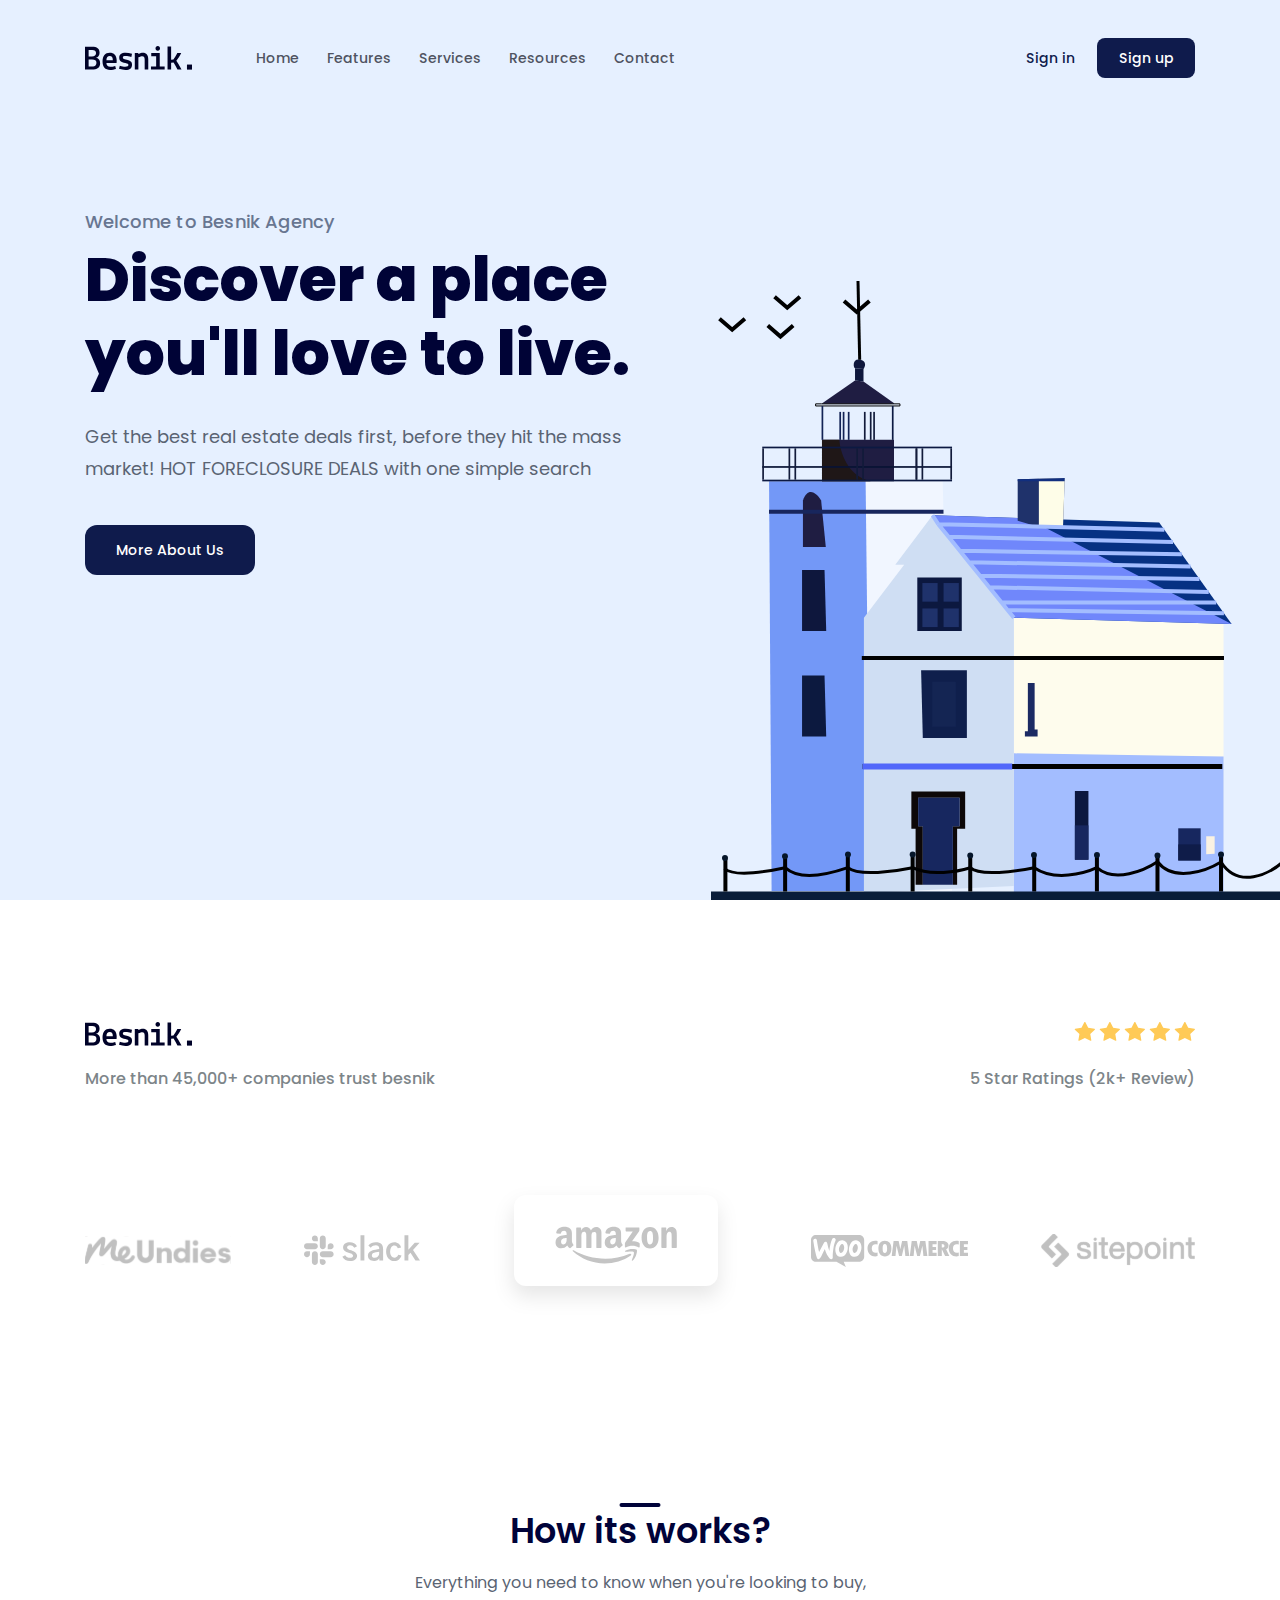
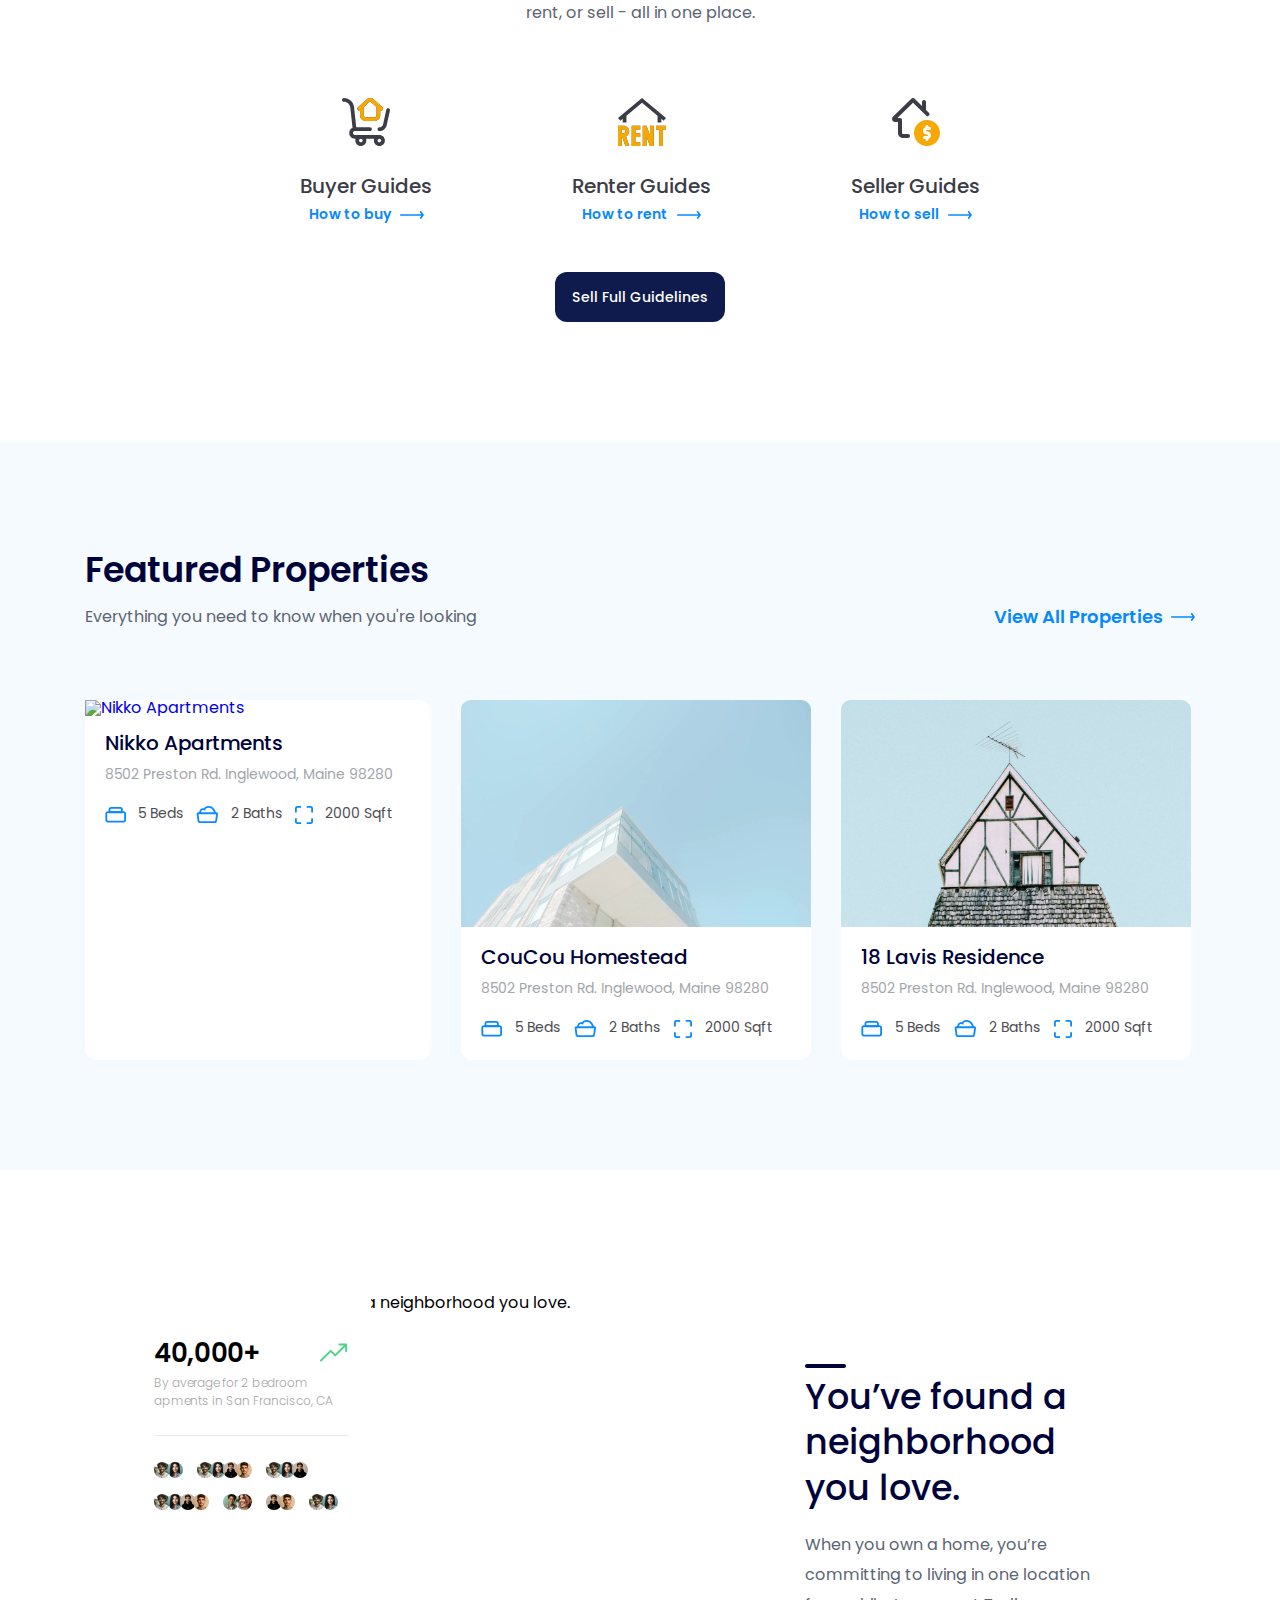
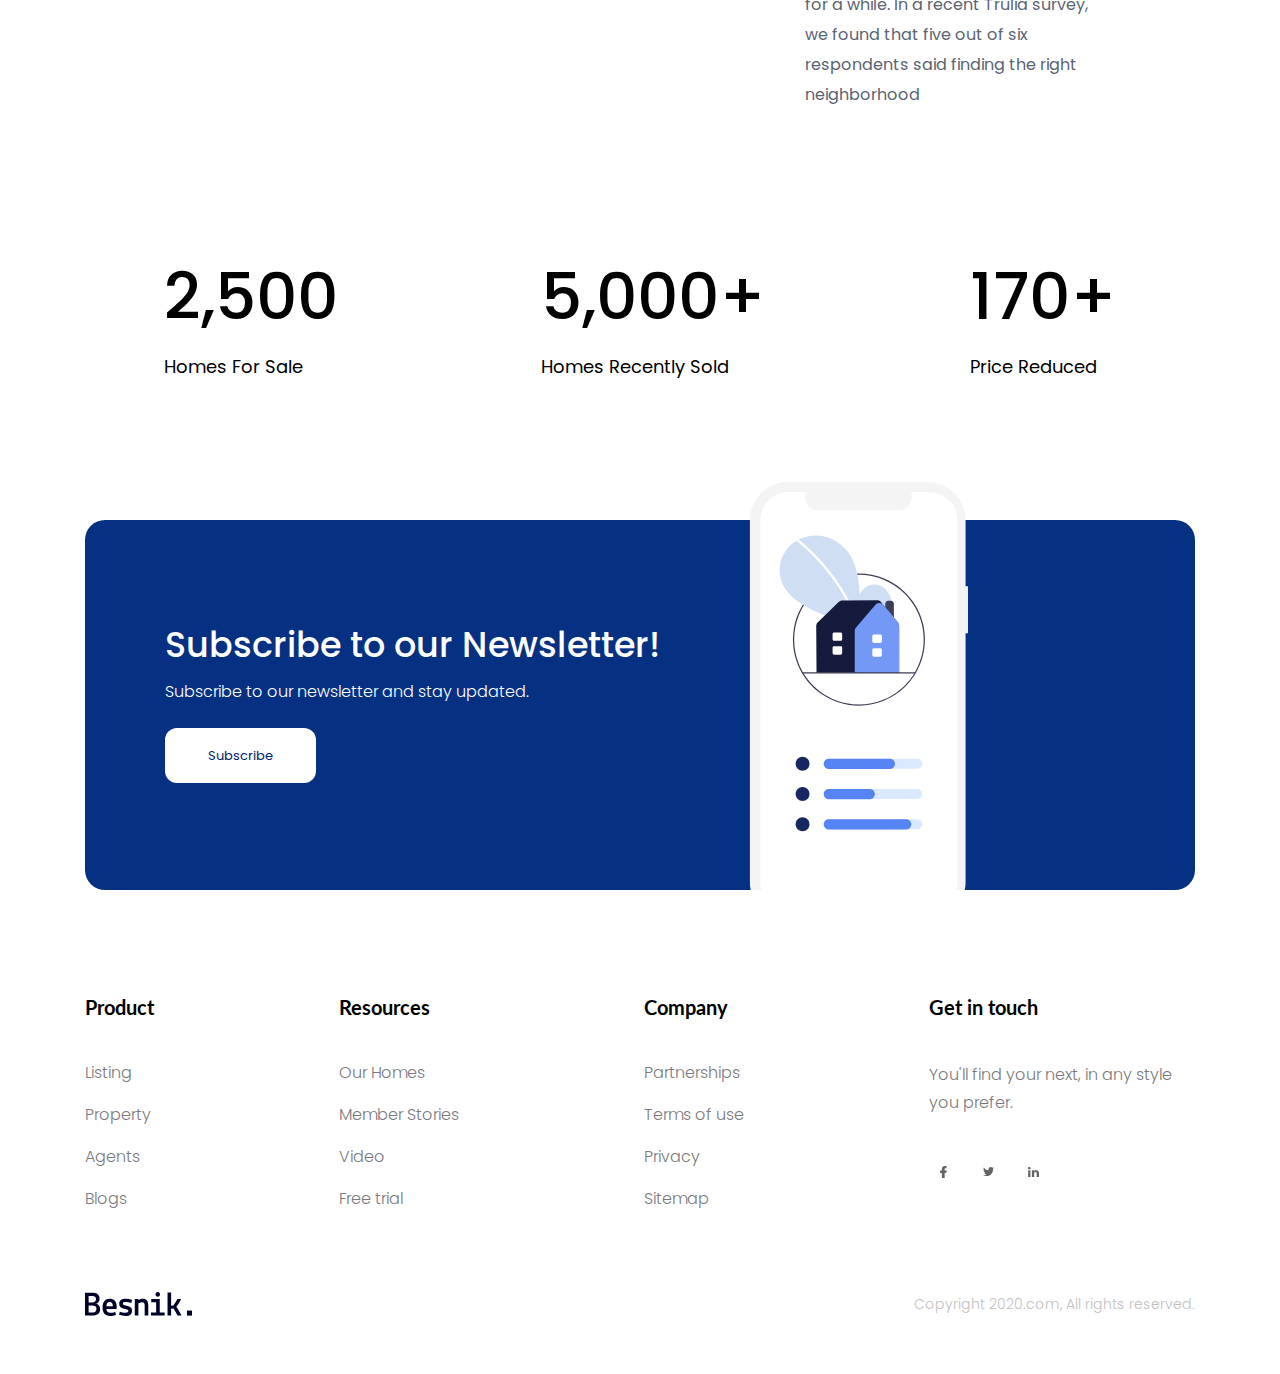
==== index.html @ fd5fb8c2 "first commit" ====
<!DOCTYPE html>
<html lang="en">
    <head>
        <meta charset="UTF-8" />
        <meta http-equiv="X-UA-Compatible" content="IE=edge" />
        <meta name="viewport" content="width=device-width, initial-scale=1.0" />
        <title>F8 Project 01</title>
        <link rel="preconnect" href="https://fonts.googleapis.com" />
        <link rel="preconnect" href="https://fonts.gstatic.com" crossorigin />
        <link
            href="https://fonts.googleapis.com/css2?family=Lato:ital,wght@0,100;0,300;0,400;0,700;0,900;1,100;1,300;1,400;1,700;1,900&display=swap"
            rel="stylesheet"
        />
        <link rel="stylesheet" href="./assets/css/reset.css" />
        <link rel="stylesheet" href="./assets/fonts/stylesheet.css" />
        <link rel="stylesheet" href="./assets/css/styles.css" />
    </head>
    <body>
        <main>
            <!-- Header -->
            <header class="header">
                <div class="content">
                    <!-- Navbar -->
                    <nav class="navbar">
                        <!-- Logo -->
                        <img src="./assets/img/logo.svg" alt="Besnik." />
                        <!-- Navigation -->
                        <ul>
                            <li><a href="#!">Home</a></li>
                            <li><a href="#!">Features</a></li>
                            <li><a href="#!">Services</a></li>
                            <li><a href="#!">Resources</a></li>
                            <li><a href="#!">Contact</a></li>
                        </ul>
                        <!-- Action -->
                        <div class="actions">
                            <a href="#!" class="action-link">Sign in</a>
                            <a href="#!" class="btn action-btn">Sign up</a>
                        </div>
                    </nav>
                    <!-- Hero -->
                    <div class="hero">
                        <div class="info">
                            <p class="sub-title">Welcome to Besnik Agency</p>
                            <h1 class="title">
                                Discover a place you'll love to live.
                            </h1>
                            <p class="desc">
                                Get the best real estate deals first, before
                                they hit the mass market! HOT FORECLOSURE DEALS
                                with one simple search
                            </p>
                            <a href="#!" class="btn hero-cta">More About Us</a>
                        </div>
                        <img
                            src="./assets/img/hero-img.svg"
                            alt="Discover a place you'll love to live."
                            class="hero-img"
                        />
                    </div>
                </div>
            </header>
            <!-- Clients -->
            <div class="clients">
                <div class="content">
                    <div class="row">
                        <!-- Logo -->
                        <img src="./assets/img/logo.svg" alt="Besnik." />
                        <!-- Stars -->
                        <div class="stars">
                            <img
                                src="./assets/img/review-star.svg"
                                alt="Star"
                            />
                            <img
                                src="./assets/img/review-star.svg"
                                alt="Star"
                            />
                            <img
                                src="./assets/img/review-star.svg"
                                alt="Star"
                            />
                            <img
                                src="./assets/img/review-star.svg"
                                alt="Star"
                            />
                            <img
                                src="./assets/img/review-star.svg"
                                alt="Star"
                            />
                        </div>
                    </div>
                    <div class="row row-desc">
                        <p class="desc">
                            More than 45,000+ companies trust besnik
                        </p>
                        <p class="desc">5 Star Ratings (2k+ Review)</p>
                    </div>
                    <div class="images">
                        <img src="./assets/img/me-undies.svg" alt="Client 1" />
                        <img src="./assets/img/slack.svg" alt="Client 2" />
                        <img src="./assets/img/amazon.svg" alt="Client 3" />
                        <img
                            src="./assets/img/woo-commerce.svg"
                            alt="Client 4"
                        />
                        <img src="./assets/img/sitepoint.svg" alt="Client 5" />
                    </div>
                </div>
            </div>
            <!-- Guides -->
            <div class="guides">
                <div class="content">
                    <h2 class="sub-title">How its works?</h2>
                    <p class="desc">
                        Everything you need to know when you're looking to buy,
                        rent, or sell - all in one place.
                    </p>
                    <!-- List guide -->
                    <ul class="list-guide">
                        <li class="guide-item">
                            <img
                                src="./assets/img/buyer-guides.svg"
                                alt="Buyer"
                                class="icon"
                            />
                            <h3 class="title">Buyer Guides</h3>
                            <a href="#!" class="link">
                                <span>How to buy</span>
                                <img
                                    src="./assets/img/guides-arrow.svg"
                                    alt="Arrow right"
                                    class="arrow"
                                />
                            </a>
                        </li>
                        <li class="guide-item">
                            <img
                                src="./assets/img/renter-guides.svg"
                                alt="Renter"
                                class="icon"
                            />
                            <h3 class="title">Renter Guides</h3>
                            <a href="#!" class="link">
                                <span>How to rent</span>
                                <img
                                    src="./assets/img/guides-arrow.svg"
                                    alt="Arrow right"
                                    class="arrow"
                                />
                            </a>
                        </li>
                        <li class="guide-item">
                            <img
                                src="./assets/img/seller-guides.svg"
                                alt="Seller"
                                class="icon"
                            />
                            <h3 class="title">Seller Guides</h3>
                            <a href="#!" class="link">
                                <span>How to sell</span>
                                <img
                                    src="./assets/img/guides-arrow.svg"
                                    alt="Arrow right"
                                    class="arrow"
                                />
                            </a>
                        </li>
                    </ul>
                    <div class="guide-cta">
                        <a href="#!" class="btn">Sell Full Guidelines</a>
                    </div>
                </div>
            </div>

            <!-- Featured -->
            <div class="featured">
                <div class="content">
                    <header>
                        <h2 class="sub-title">Featured Properties</h2>
                        <div class="row">
                            <p class="desc">
                                Everything you need to know when you're looking
                            </p>
                            <a href="#!" class="link">
                                <span>View All Properties</span>
                                <img
                                    src="./assets/img/guides-arrow.svg"
                                    alt="Arrow right"
                                    class="arrow"
                                />
                            </a>
                        </div>
                    </header>

                    <div class="list">
                        <!-- Featured Item 1 -->
                        <div class="item">
                            <a href="#!">
                                <img
                                    src="./assets/img/row-item-1.svg"
                                    alt="Nikko Apartments"
                                    class="thumb"
                                />
                            </a>
                            <div class="body">
                                <h3 class="title">
                                    <a href="#!">Nikko Apartments</a>
                                </h3>
                                <p class="desc">
                                    8502 Preston Rd. Inglewood, Maine 98280
                                </p>
                                <div class="info">
                                    <img
                                        src="./assets/img/sub-item-1.svg"
                                        alt=""
                                        class="icon"
                                    />
                                    <span class="label">5 Beds</span>
                                    <img
                                        src="./assets/img/sub-item-2.svg"
                                        alt=""
                                        class="icon"
                                    />
                                    <span class="label">2 Baths</span>
                                    <img
                                        src="./assets/img/sub-item-3.svg"
                                        alt=""
                                        class="icon"
                                    />
                                    <span class="label">2000 Sqft</span>
                                </div>
                            </div>
                        </div>

                        <!-- Featured Item 2 -->
                        <div class="item">
                            <a href="#!">
                                <img
                                    src="./assets/img/row-item-2.svg"
                                    alt="Nikko Apartments"
                                    class="thumb"
                                />
                            </a>
                            <div class="body">
                                <h3 class="title">
                                    <a href="#!" class="line-clamp"
                                        >CouCou Homestead</a
                                    >
                                </h3>
                                <p class="desc line-clamp">
                                    8502 Preston Rd. Inglewood, Maine 98280
                                </p>
                                <div class="info">
                                    <img
                                        src="./assets/img/sub-item-1.svg"
                                        alt=""
                                        class="icon"
                                    />
                                    <span class="label">5 Beds</span>
                                    <img
                                        src="./assets/img/sub-item-2.svg"
                                        alt=""
                                        class="icon"
                                    />
                                    <span class="label">2 Baths</span>
                                    <img
                                        src="./assets/img/sub-item-3.svg"
                                        alt=""
                                        class="icon"
                                    />
                                    <span class="label">2000 Sqft</span>
                                </div>
                            </div>
                        </div>

                        <!-- Featured Item 3 -->
                        <div class="item">
                            <a href="#!">
                                <img
                                    src="./assets/img/row-item-3.svg"
                                    alt="Nikko Apartments"
                                    class="thumb"
                                />
                            </a>
                            <div class="body">
                                <h3 class="title">
                                    <a href="#!">18 Lavis Residence</a>
                                </h3>
                                <p class="desc">
                                    8502 Preston Rd. Inglewood, Maine 98280
                                </p>
                                <div class="info">
                                    <img
                                        src="./assets/img/sub-item-1.svg"
                                        alt=""
                                        class="icon"
                                    />
                                    <span class="label">5 Beds</span>
                                    <img
                                        src="./assets/img/sub-item-2.svg"
                                        alt=""
                                        class="icon"
                                    />
                                    <span class="label">2 Baths</span>
                                    <img
                                        src="./assets/img/sub-item-3.svg"
                                        alt=""
                                        class="icon"
                                    />
                                    <span class="label">2000 Sqft</span>
                                </div>
                            </div>
                        </div>
                    </div>
                </div>
            </div>

            <!-- Stats -->
            <div class="stats">
                <div class="content">
                    <div class="row">
                        <div class="img-block">
                            <img
                                class="image"
                                src="./assets/img/stats-img.jpg"
                                alt="You’ve found a neighborhood you love."
                            />

                            <!-- Trend -->
                            <div class="stats-trend">
                                <div class="row">
                                    <strong class="value">40,000+</strong>
                                    <img
                                        src="./assets/img/stats-trend-img.svg"
                                        alt=""
                                        class=""
                                    />
                                </div>
                                <div class="desc">
                                    By average for 2 bedroom apments in San
                                    Francisco, CA
                                </div>
                                <div class="separate"></div>
                                <div class="avatar-block">
                                    <div class="avatar-group">
                                        <img
                                            src="./assets/img/avatar-1.jpg"
                                            alt=""
                                            class="avatar"
                                        />
                                        <img
                                            src="./assets/img/avatar-2.jpg"
                                            alt=""
                                            class="avatar"
                                        />
                                    </div>

                                    <div class="avatar-group">
                                        <img
                                            src="./assets/img/avatar-1.jpg"
                                            alt=""
                                            class="avatar"
                                        />
                                        <img
                                            src="./assets/img/avatar-2.jpg"
                                            alt=""
                                            class="avatar"
                                        />
                                        <img
                                            src="./assets/img/avatar-3.jpg"
                                            alt=""
                                            class="avatar"
                                        />
                                        <img
                                            src="./assets/img/avatar-4.jpg"
                                            alt=""
                                            class="avatar"
                                        />
                                    </div>

                                    <div class="avatar-group">
                                        <img
                                            src="./assets/img/avatar-1.jpg"
                                            alt=""
                                            class="avatar"
                                        />
                                        <img
                                            src="./assets/img/avatar-2.jpg"
                                            alt=""
                                            class="avatar"
                                        />
                                        <img
                                            src="./assets/img/avatar-3.jpg"
                                            alt=""
                                            class="avatar"
                                        />
                                    </div>

                                    <div class="avatar-group">
                                        <img
                                            src="./assets/img/avatar-1.jpg"
                                            alt=""
                                            class="avatar"
                                        />
                                        <img
                                            src="./assets/img/avatar-2.jpg"
                                            alt=""
                                            class="avatar"
                                        />
                                        <img
                                            src="./assets/img/avatar-3.jpg"
                                            alt=""
                                            class="avatar"
                                        />
                                        <img
                                            src="./assets/img/avatar-4.jpg"
                                            alt=""
                                            class="avatar"
                                        />
                                    </div>

                                    <div class="avatar-group">
                                        <img
                                            src="./assets/img/avatar-5.jpg"
                                            alt=""
                                            class="avatar"
                                        />
                                        <img
                                            src="./assets/img/avatar-6.jpg"
                                            alt=""
                                            class="avatar"
                                        />
                                    </div>

                                    <div class="avatar-group">
                                        <img
                                            src="./assets/img/avatar-3.jpg"
                                            alt=""
                                            class="avatar"
                                        />
                                        <img
                                            src="./assets/img/avatar-4.jpg"
                                            alt=""
                                            class="avatar"
                                        />
                                    </div>

                                    <div class="avatar-group">
                                        <img
                                            src="./assets/img/avatar-1.jpg"
                                            alt=""
                                            class="avatar"
                                        />
                                        <img
                                            src="./assets/img/avatar-2.jpg"
                                            alt=""
                                            class="avatar"
                                        />
                                    </div>
                                </div>
                            </div>
                        </div>
                        <div class="info">
                            <h2 class="sub-title">
                                You’ve found a neighborhood you love.
                            </h2>
                            <p class="desc">
                                When you own a home, you’re committing to living
                                in one location for a while. In a recent Trulia
                                survey, we found that five out of six
                                respondents said finding the right neighborhood
                            </p>
                        </div>
                    </div>
                    <div class="row row-qty">
                        <div class="qty-item">
                            <strong class="qty">2,500</strong>
                            <p class="qty-desc">Homes For Sale</p>
                        </div>
                        <div class="qty-item">
                            <strong class="qty">5,000+</strong>
                            <p class="qty-desc">Homes Recently Sold</p>
                        </div>
                        <div class="qty-item">
                            <strong class="qty">170+</strong>
                            <p class="qty-desc">Price Reduced</p>
                        </div>
                    </div>
                </div>
            </div>

            <!-- Subscription -->
            <div class="subscription">
                <div class="content">
                    <div class="body">
                        <div class="info">
                            <h2 class="sub-title">
                                Subscribe to our Newsletter!
                            </h2>
                            <p class="desc">
                                Subscribe to our newsletter and stay updated.
                            </p>
                            <a href="" class="btn">Subscribe</a>
                        </div>
                        <img
                            src="./assets/img/subscription-img.svg"
                            alt=""
                            class="image"
                        />
                    </div>
                </div>
            </div>
            <footer class="footer">
                <div class="content">
                    <div class="row row-top">
                        <div class="column">
                            <h3 class="heading">Product</h3>
                            <ul class="list">
                                <li class="item">
                                    <a href="">Listing</a>
                                </li>
                                <li class="item">
                                    <a href="">Property</a>
                                </li>
                                <li class="item">
                                    <a href="">Agents</a>
                                </li>
                                <li class="item">
                                    <a href="">Blogs</a>
                                </li>
                            </ul>
                        </div>
                        <div class="column">
                            <h3 class="heading">Resources</h3>
                            <ul class="list">
                                <li class="item">
                                    <a href="">Our Homes</a>
                                </li>
                                <li class="item">
                                    <a href="">Member Stories</a>
                                </li>
                                <li class="item">
                                    <a href="">Video</a>
                                </li>
                                <li class="item">
                                    <a href="">Free trial</a>
                                </li>
                            </ul>
                        </div>
                        <div class="column">
                            <h3 class="heading">Company</h3>
                            <ul class="list">
                                <li class="item">
                                    <a href="">Partnerships</a>
                                </li>
                                <li class="item">
                                    <a href="">Terms of use</a>
                                </li>
                                <li class="item">
                                    <a href="">Privacy</a>
                                </li>
                                <li class="item">
                                    <a href="">Sitemap</a>
                                </li>
                            </ul>
                        </div>
                        <div class="column">
                            <h3 class="heading">Get in touch</h3>
                            <p class="desc">
                                You'll find your next, in any style you prefer.
                            </p>
                            <div class="social">
                                <a href="" class="social-link">
                                    <img
                                        src="./assets/img/facebook.svg"
                                        alt=""
                                    />
                                </a>
                                <a href="" class="social-link">
                                    <img
                                        src="./assets/img/twitter.svg"
                                        alt=""
                                    />
                                </a>
                                <a href="" class="social-link">
                                    <img
                                        src="./assets/img/linkedin.svg"
                                        alt=""
                                    />
                                </a>
                            </div>
                        </div>
                    </div>
                    <div class="row row-bottom">
                        <img
                            src="./assets/img/logo.svg"
                            alt="Besnik."
                            class="logo"
                        />
                        <p class="copyright">
                            Copyright 2020.com, All rights reserved.
                        </p>
                    </div>
                </div>
            </footer>
        </main>
    </body>
</html>
---- assets/fonts/stylesheet.css ----
/* =================== Poppins =================== */
@font-face {
    font-family: "Poppins";
    src: url("Poppins/Poppins-Bold.woff2") format("woff2"),
        url("Poppins/Poppins-Bold.woff") format("woff");
    font-weight: bold;
    font-style: normal;
    font-display: swap;
}

@font-face {
    font-family: "Poppins";
    src: url("Poppins/Poppins-Black.woff2") format("woff2"),
        url("Poppins/Poppins-Black.woff") format("woff");
    font-weight: 900;
    font-style: normal;
    font-display: swap;
}

@font-face {
    font-family: "Poppins";
    src: url("Poppins/Poppins-BlackItalic.woff2") format("woff2"),
        url("Poppins/Poppins-BlackItalic.woff") format("woff");
    font-weight: 900;
    font-style: italic;
    font-display: swap;
}

@font-face {
    font-family: "Poppins";
    src: url("Poppins/Poppins-BoldItalic.woff2") format("woff2"),
        url("Poppins/Poppins-BoldItalic.woff") format("woff");
    font-weight: bold;
    font-style: italic;
    font-display: swap;
}

@font-face {
    font-family: "Poppins";
    src: url("Poppins/Poppins-ExtraBold.woff2") format("woff2"),
        url("Poppins/Poppins-ExtraBold.woff") format("woff");
    font-weight: bold;
    font-style: normal;
    font-display: swap;
}

@font-face {
    font-family: "Poppins";
    src: url("Poppins/Poppins-ExtraLight.woff2") format("woff2"),
        url("Poppins/Poppins-ExtraLight.woff") format("woff");
    font-weight: 200;
    font-style: normal;
    font-display: swap;
}

@font-face {
    font-family: "Poppins";
    src: url("Poppins/Poppins-ExtraBoldItalic.woff2") format("woff2"),
        url("Poppins/Poppins-ExtraBoldItalic.woff") format("woff");
    font-weight: bold;
    font-style: italic;
    font-display: swap;
}

@font-face {
    font-family: "Poppins";
    src: url("Poppins/Poppins-ExtraLightItalic.woff2") format("woff2"),
        url("Poppins/Poppins-ExtraLightItalic.woff") format("woff");
    font-weight: 200;
    font-style: italic;
    font-display: swap;
}

@font-face {
    font-family: "Poppins";
    src: url("Poppins/Poppins-Italic.woff2") format("woff2"),
        url("Poppins/Poppins-Italic.woff") format("woff");
    font-weight: normal;
    font-style: italic;
    font-display: swap;
}

@font-face {
    font-family: "Poppins";
    src: url("Poppins/Poppins-Light.woff2") format("woff2"),
        url("Poppins/Poppins-Light.woff") format("woff");
    font-weight: 300;
    font-style: normal;
    font-display: swap;
}

@font-face {
    font-family: "Poppins";
    src: url("Poppins/Poppins-LightItalic.woff2") format("woff2"),
        url("Poppins/Poppins-LightItalic.woff") format("woff");
    font-weight: 300;
    font-style: italic;
    font-display: swap;
}

@font-face {
    font-family: "Poppins";
    src: url("Poppins/Poppins-Medium.woff2") format("woff2"),
        url("Poppins/Poppins-Medium.woff") format("woff");
    font-weight: 500;
    font-style: normal;
    font-display: swap;
}

@font-face {
    font-family: "Poppins";
    src: url("Poppins/Poppins-MediumItalic.woff2") format("woff2"),
        url("Poppins/Poppins-MediumItalic.woff") format("woff");
    font-weight: 500;
    font-style: italic;
    font-display: swap;
}

@font-face {
    font-family: "Poppins";
    src: url("Poppins/Poppins-Regular.woff2") format("woff2"),
        url("Poppins/Poppins-Regular.woff") format("woff");
    font-weight: normal;
    font-style: normal;
    font-display: swap;
}

@font-face {
    font-family: "Poppins";
    src: url("Poppins/Poppins-SemiBold.woff2") format("woff2"),
        url("Poppins/Poppins-SemiBold.woff") format("woff");
    font-weight: 600;
    font-style: normal;
    font-display: swap;
}

@font-face {
    font-family: "Poppins";
    src: url("Poppins/Poppins-SemiBoldItalic.woff2") format("woff2"),
        url("Poppins/Poppins-SemiBoldItalic.woff") format("woff");
    font-weight: 600;
    font-style: italic;
    font-display: swap;
}

@font-face {
    font-family: "Poppins";
    src: url("Poppins/Poppins-Thin.woff2") format("woff2"),
        url("Poppins/Poppins-Thin.woff") format("woff");
    font-weight: 100;
    font-style: normal;
    font-display: swap;
}

@font-face {
    font-family: "Poppins";
    src: url("Poppins/Poppins-ThinItalic.woff2") format("woff2"),
        url("Poppins/Poppins-ThinItalic.woff") format("woff");
    font-weight: 100;
    font-style: italic;
    font-display: swap;
}

/* =================== Other =================== */
---- assets/css/styles.css ----
* {
    box-sizing: border-box;
}
:root {
    --primary-color: #0f1b4c;
}
html {
    font-size: 62.5%;
}
body {
    font-size: 1.6rem;
    font-family: "Poppins", sans-serif;
}
/* Common */
a {
    text-decoration: none;
}
.content {
    width: 1110px;
    max-width: calc(100% - 48px);
    margin-left: auto;
    margin-right: auto;
}
.btn {
    display: inline-block;
    min-width: 98px;
    padding: 18px 16px;
    background: var(--primary-color);
    border-radius: 12px;
    font-weight: 500;
    font-size: 1.4rem;
    text-align: center;
    color: #ffffff;
}
.btn:hover {
    opacity: 0.9;
}

.line-clamp {
    display: -webkit-box;
    -webkit-line-clamp: var(--line-clamp, 2);
    -webkit-box-orient: vertical;
    overflow: hidden;
}

.center {
    display: flex;
    align-items: center;
    justify-content: center;
}

/* ======== Header ======== */
.header {
    position: relative;
    background: #e6f0ff;
    height: 100vh;
}
.navbar {
    display: flex;
    align-items: center;
    padding-top: 38px;
}
.navbar ul {
    display: flex;
    margin-left: 50px;
}
.navbar .actions {
    margin-left: auto;
}
.navbar ul a {
    font-weight: 500;
    font-size: 1.4rem;
    color: #4f5361;
    padding: 8px 14px;
}
.navbar ul a:hover {
    text-decoration: underline;
}
.navbar .action-link {
    font-weight: 500;
    font-size: 1.4rem;
    color: var(--primary-color);
}
.navbar .action-btn {
    padding: 13px 16px;
    margin-left: 18px;
    border-radius: 8px;
}
.hero {
    margin-top: 130px;
}
.hero .info {
    width: 51%;
}
.hero .sub-title {
    font-weight: 500;
    font-size: 1.8rem;
    line-height: 1.5;
    letter-spacing: 0.01em;
    color: #687691;
}
.hero .title {
    margin-top: 8px;
    font-weight: 700;
    font-size: 6.2rem;
    line-height: 1.19;
    color: #000336;
}
.hero .desc {
    margin-top: 30px;
    font-weight: 400;
    font-size: 1.8rem;
    line-height: 1.78;
    color: #5a6473;
}
.hero-cta {
    min-width: 170px;
    margin-top: 40px;
}
.hero-img {
    position: absolute;
    right: calc((100vw - 1110px) / 2 - 100px);
    bottom: 0;
}
/* ======== Clients ======== */
.clients {
    margin-top: 79px;
    padding: 43px 0 64px;
}
.clients .row {
    display: flex;
    justify-content: space-between;
}
.clients .desc {
    font-weight: 500;
    font-size: 1.6rem;
    line-height: 1.25;
    color: #7d8589;
}
.clients .row-desc {
    margin-top: 23px;
}
.clients .images {
    display: flex;
    align-items: center;
    justify-content: space-between;
    margin-top: 96px;
}
/* ======== Guides ======== */
.guides {
    margin-top: 40px;
    padding: 93px 0 79px;
}
.guides .sub-title {
    position: relative;
    font-weight: 600;
    font-size: 3.5rem;
    line-height: 1;
    text-align: center;
    color: #000339;
}
.guides .sub-title::before {
    position: absolute;
    top: -10px;
    left: 50%;
    transform: translateX(-50%);
    content: "";
    display: inline-block;
    width: 41px;
    height: 4px;
    background: #000339;
    border-radius: 12px;
}
.guides .desc {
    width: 459px;
    max-width: 100%;
    margin: 20px auto 0;
    font-weight: 400;
    font-size: 1.6rem;
    line-height: 1.88;
    text-align: center;
    color: #5a6473;
}
.list-guide {
    display: flex;
    justify-content: center;
    margin-top: 70px;
}
.guide-item {
    margin: 0 70px;
    text-align: center;
}
.guide-item .title {
    margin-top: 26px;
    font-weight: 500;
    font-size: 2rem;
    line-height: 1.1;
    color: #3b3c45;
}
.guide-item .link {
    display: inline-block;
    margin-top: 10px;
    font-weight: 600;
    font-size: 1.4rem;
    color: #0689ff;
}
.guide-item .arrow {
    margin-left: 6px;
}
.guide-cta {
    display: flex;
    justify-content: center;
    margin-top: 50px;
}
.guide-cta .btn {
    min-width: 170px;
}

/* ======== Featured ======== */
.featured {
    padding: 110px 0;
    margin-top: 41px;
    background: #f5fafe;
}

.featured .sub-title {
    font-weight: 600;
    font-size: 3.5rem;
    line-height: 1;
    color: #000339;
}

.featured .row {
    display: flex;
    justify-content: space-between;
    margin-top: 15px;
}

.featured .desc {
    font-weight: 400;
    font-size: 1.6rem;
    line-height: 1.88;
    color: #5a6473;
}

.featured .link {
    display: flex;
    align-items: center;
    font-weight: 600;
    font-size: 1.8rem;
    color: #0689ff;
}

.featured .link .arrow {
    margin-left: 8px;
}

.featured .list {
    display: flex;
    margin-top: 68px;
    gap: 30px;
}

.featured .item {
    background: #fff;
    border-radius: 12px;
}

.item .body {
    margin-top: 17px;
    padding: 0 38px 22px 20px;
}

.item .title a {
    font-size: 2rem;
    font-weight: 500;
    line-height: 1;
    color: #000339;
}

.item .desc {
    margin-top: 11px;
    font-size: 1.4rem;
    font-weight: 400;
    line-height: 1.5;
    color: #a3a6ab;
}

.item .info {
    margin-top: 21px;
    display: flex;
    justify-content: space-between;
    font-size: 1.4rem;
    font-weight: 400;
    line-height: 1;
    /* letter-spacing: 0.01em; */
    color: #4d4d52;
}

/* Stats */
.stats {
    margin-top: 75px;
    padding: 50px 0;
}

.stats .content {
    width: 1017px;
}

.stats .row {
    display: flex;
}

.stats .img-block,
.stats .info {
    width: 50%;
}

.stats .info {
    padding: 79px 0 0 165px;
}

.stats .img-block {
    position: relative;
}

.stats .img-block .image {
    display: block;
    margin-left: auto;
    width: 400px;
    height: 460px;
    object-fit: cover;
    border-radius: 12px;
}

.stats .sub-title {
    width: 269px;
    font-weight: 500;
    font-size: 3.5rem;
    line-height: 1.29;
    color: #000339;
    position: relative;
}

.stats .sub-title::before {
    content: "";
    position: absolute;
    top: -10px;
    width: 41px;
    height: 4px;
    background: #000339;
    border-radius: 12px;
}

.stats .info .desc {
    margin-top: 20px;
    font-size: 1.6rem;
    font-weight: 400;
    line-height: 1.875;
    color: #5a6473;
    width: 309px;
}

/* Stats Trend */
.stats-trend {
    width: 239px;
    position: absolute;
    top: 0;
    left: 0;
    background-color: #fff;
    border-radius: 0 0 12px 12px;
    padding: 45px 23px 41px 22px;
}

.stats-trend .value {
    font-size: 2.6rem;
    font-weight: 600;
    line-height: 1;
    letter-spacing: 0.01em;
}

.stats-trend .row img {
    margin-left: auto;
}

.stats-trend .desc {
    margin-top: 8px;
    font-size: 1.2rem;
    font-weight: 300;
    line-height: 1.5;
    color: #a7a7a7;
}

.stats-trend .separate {
    width: 194px;
    height: 1.2px;
    margin-top: 25px;
    background-color: #e9e9e9;
}

.stats .avatar-block {
    margin-top: 26px;
    display: flex;
    flex-wrap: wrap;
    gap: 16px 14px;
}

.stats .avatar-group {
    display: flex;
}

.stats .avatar {
    width: 16px;
    height: 16px;
    object-fit: cover;
    border-radius: 50%;
    margin-left: -3px;
}

.stats .avatar:first-child {
    margin-left: 0;
}

.stats .row-qty {
    margin-top: 110px;
    justify-content: space-between;
    padding: 0 32px;
}

.stats .qty {
    font-weight: 500;
    font-size: 6.4rem;
    line-height: 1;
    color: #000000;
}

.stats .qty-desc {
    margin-top: 24px;
    font-weight: 400;
    font-size: 1.8rem;
    line-height: 1.5;
    color: 7B8087;
}

/* Subscription */
.subscription {
    margin-top: 90px;
}

.subscription .body {
    background-color: #063183;
    height: 370px;
    display: flex;
    align-items: center;
    border-radius: 20px;
}

.subscription .info {
    margin-left: 80px;
}

.subscription .image {
    margin-left: 89px;
    align-self: flex-end;
}

.subscription .sub-title {
    font-size: 3.5rem;
    font-weight: 500;
    line-height: 1;
    color: #ffffff;
}

.subscription .desc {
    margin-top: 15px;
    font-size: 1.6rem;
    font-weight: 300;
    line-height: 1.88;
    color: #ffffff;
}

.subscription .btn {
    margin-top: 20px;
    font-size: 1.3rem;
    font-weight: 400;
    line-height: 1.5;
    min-width: 151px;
    background-color: #fff;
    color: #002366;
}

/* Footer */
.footer {
    margin-top: 55px;
    padding: 50px 0 58px;
}

.footer .row-top {
    display: flex;
    gap: 185px;
}

.footer .heading {
    font-family: Lato;
    font-size: 2rem;
    font-weight: 700;
    line-height: 1.2;
}

.footer .list,
.footer .desc {
    margin-top: 42px;
}

.footer .list .item {
    margin-top: 18px;
}

.footer .item a,
.footer .desc {
    font-size: 1.6rem;
    font-weight: 300;
    line-height: 1.5;
    color: #7a7a7e;
    white-space: nowrap;
}

.footer .desc {
    white-space: wrap;
    line-height: 1.75;
}

.footer .social {
    margin-top: 40px;
    display: flex;
    gap: 16px;
}

.footer .social-link {
    display: flex;
    width: 29px;
    height: 29px;
    align-items: center;
    justify-content: center;
}

.footer .social-link:hover {
    background: #ededed;
}

.footer .row-bottom {
    margin-top: 81px;
    display: flex;
    align-items: center;
    justify-content: space-between;
}

.footer .copyright {
    font-size: 1.4rem;
    font-weight: 300;
    line-height: 1.5;
    color: #c2c2c2;
}
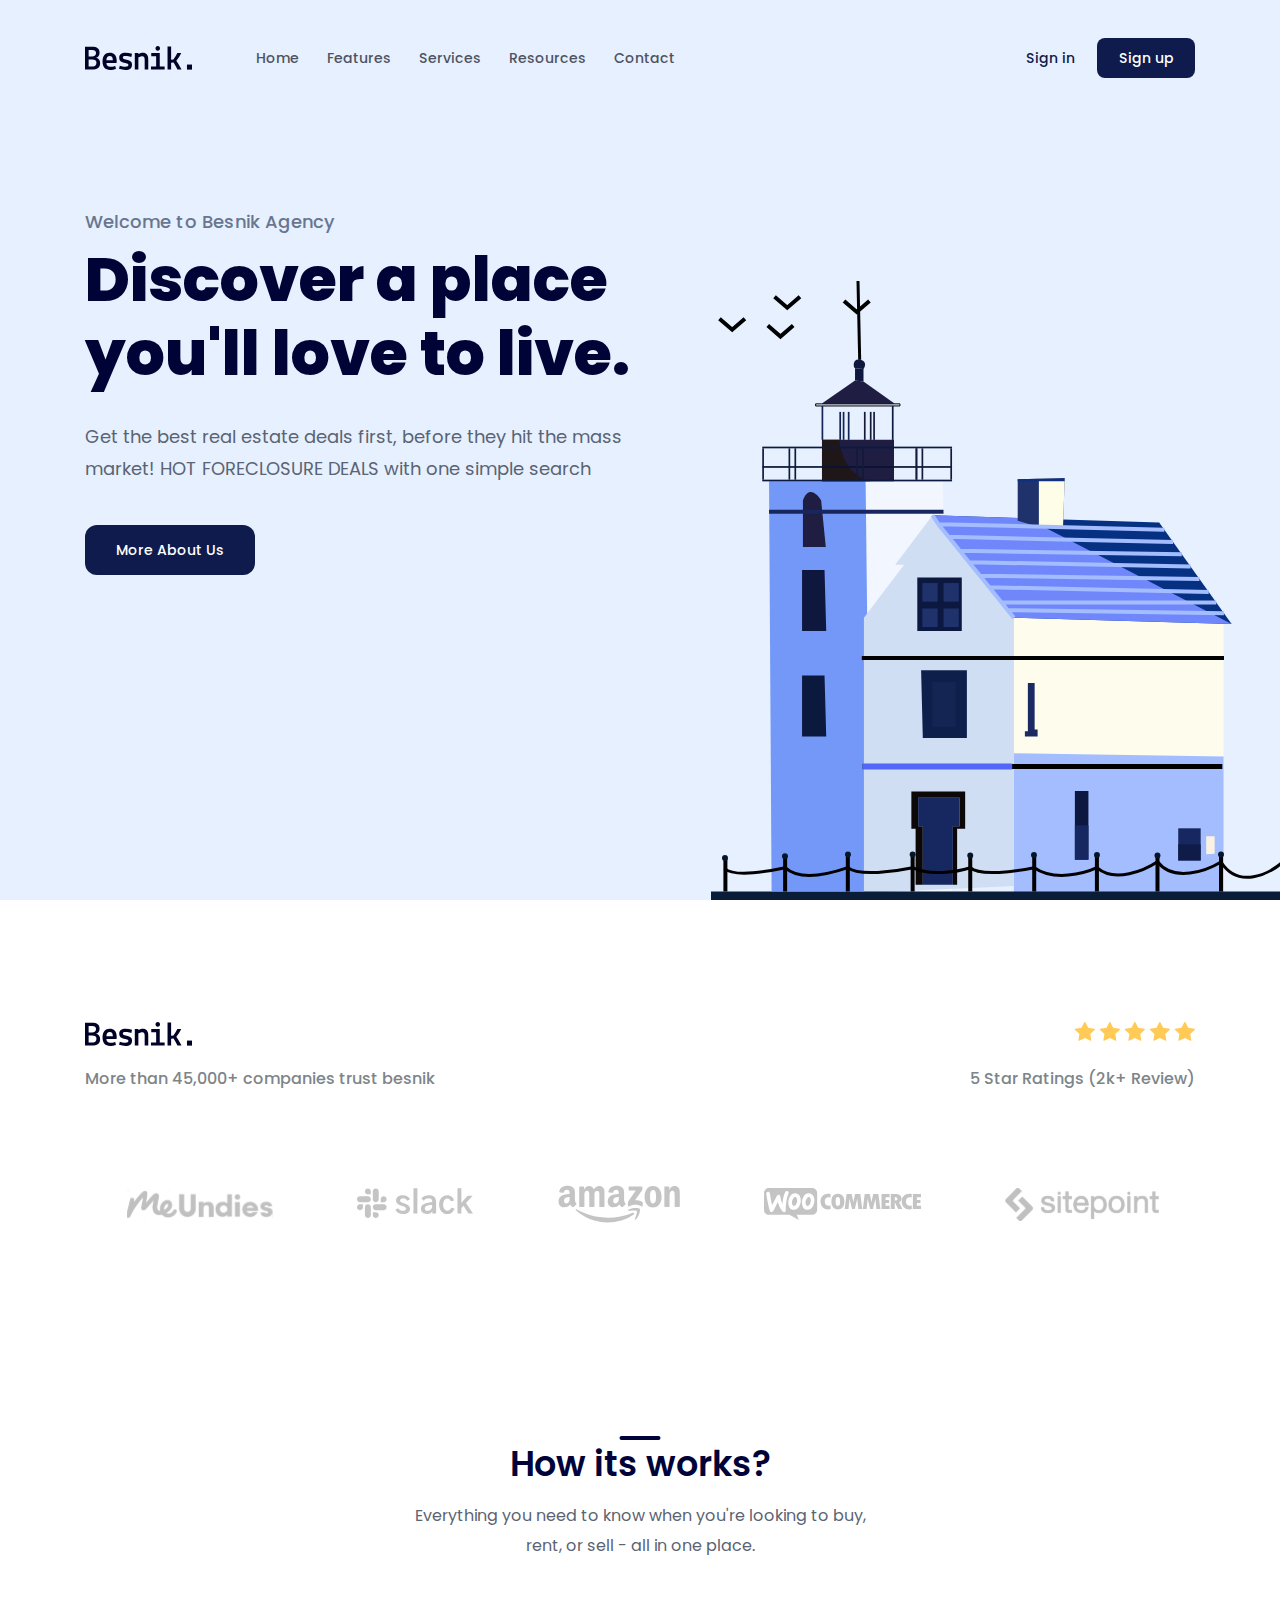
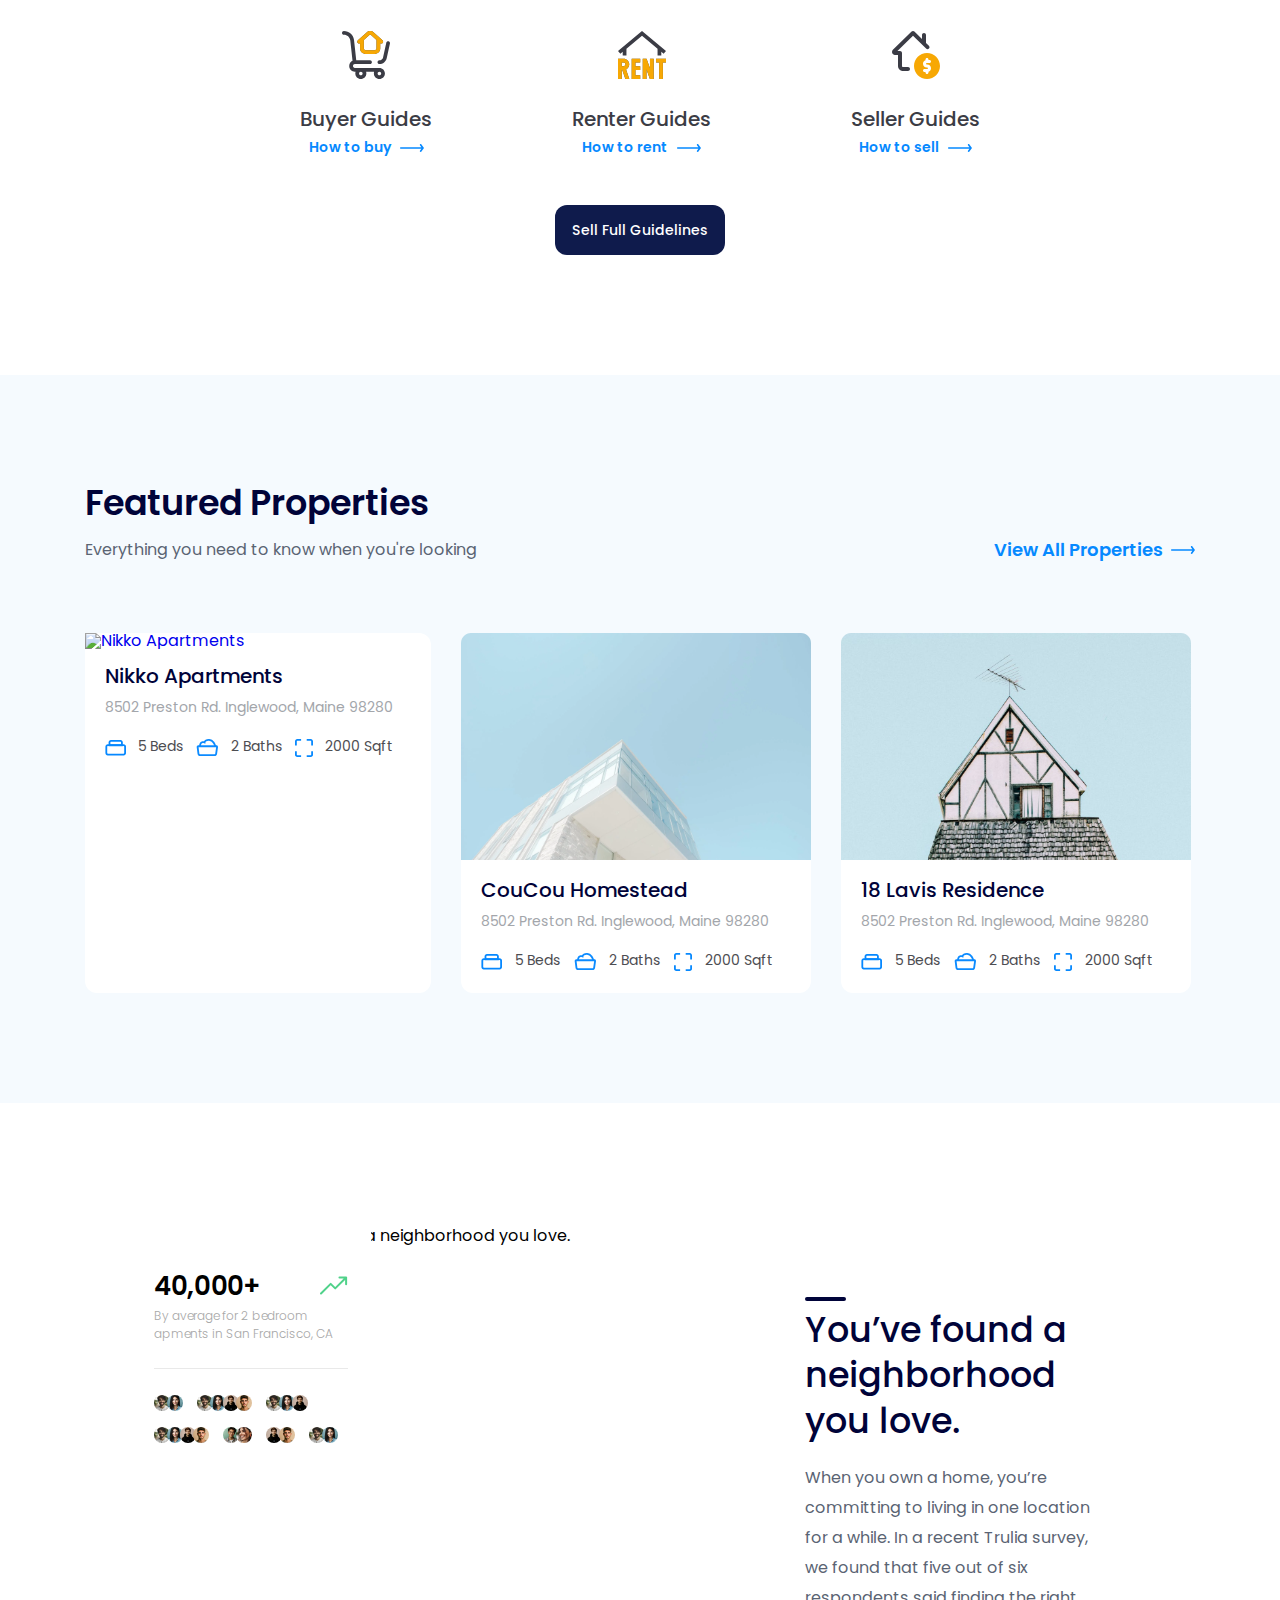
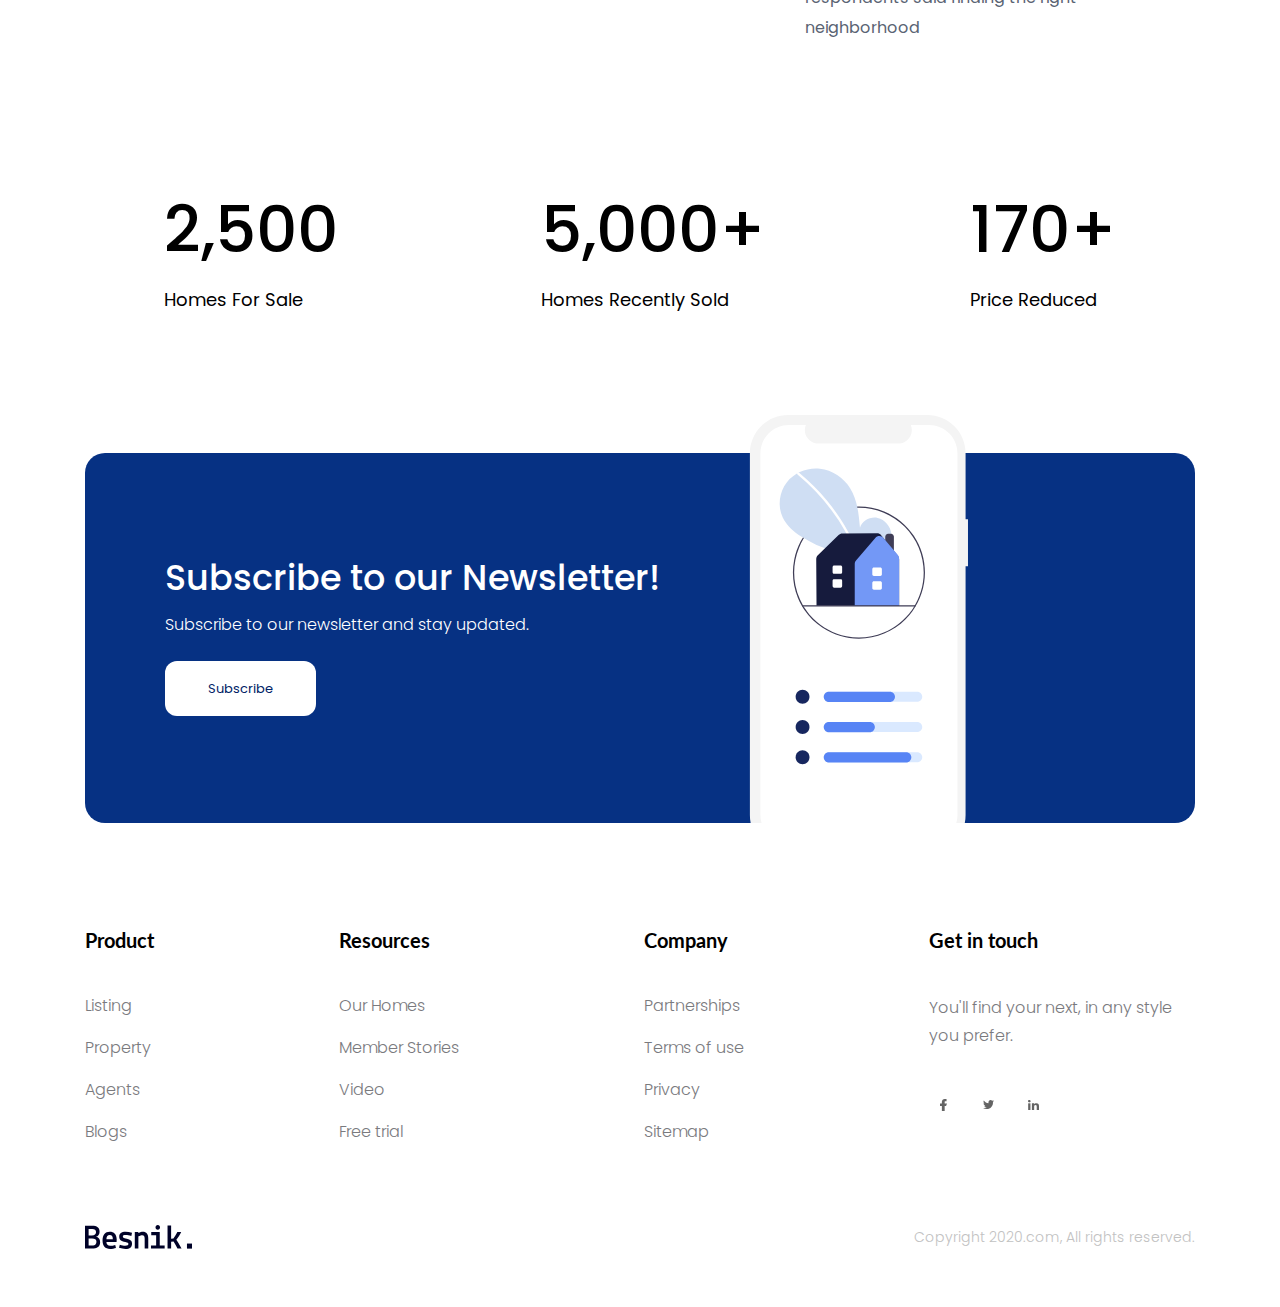
==== commit 5032d0f5: "fix bug clients" ====
--- a/index.html
+++ b/index.html
@@ -97,14 +97,30 @@
                         <p class="desc">5 Star Ratings (2k+ Review)</p>
                     </div>
                     <div class="images">
-                        <img src="./assets/img/me-undies.svg" alt="Client 1" />
-                        <img src="./assets/img/slack.svg" alt="Client 2" />
-                        <img src="./assets/img/amazon.svg" alt="Client 3" />
-                        <img
-                            src="./assets/img/woo-commerce.svg"
-                            alt="Client 4"
-                        />
-                        <img src="./assets/img/sitepoint.svg" alt="Client 5" />
+                        <a href="#!">
+                            <img
+                                src="./assets/img/me-undies.svg"
+                                alt="Client 1"
+                            />
+                        </a>
+                        <a href="#!">
+                            <img src="./assets/img/slack.svg" alt="Client 2" />
+                        </a>
+                        <a href="#!">
+                            <img src="./assets/img/amazon.svg" alt="Client 3" />
+                        </a>
+                        <a href="#!">
+                            <img
+                                src="./assets/img/woo-commerce.svg"
+                                alt="Client 4"
+                            />
+                        </a>
+                        <a href="#!">
+                            <img
+                                src="./assets/img/sitepoint.svg"
+                                alt="Client 5"
+                            />
+                        </a>
                     </div>
                 </div>
             </div>
--- a/assets/css/styles.css
+++ b/assets/css/styles.css
@@ -97,7 +97,7 @@
     font-size: 1.8rem;
     line-height: 1.5;
     letter-spacing: 0.01em;
-    color: #687691;
+    color: #687690;
 }
 .hero .title {
     margin-top: 8px;
@@ -144,8 +144,21 @@
     display: flex;
     align-items: center;
     justify-content: space-between;
-    margin-top: 96px;
-}
+    margin-top: 70px;
+}
+
+.clients .images a {
+    display: flex;
+    align-items: center;
+    padding: 0 42px;
+    height: 90px;
+    border-radius: 12px;
+}
+
+.clients .images a:hover {
+    box-shadow: 0px 10px 20px rgba(0, 0, 0, 0.1);
+}
+
 /* ======== Guides ======== */
 .guides {
     margin-top: 40px;
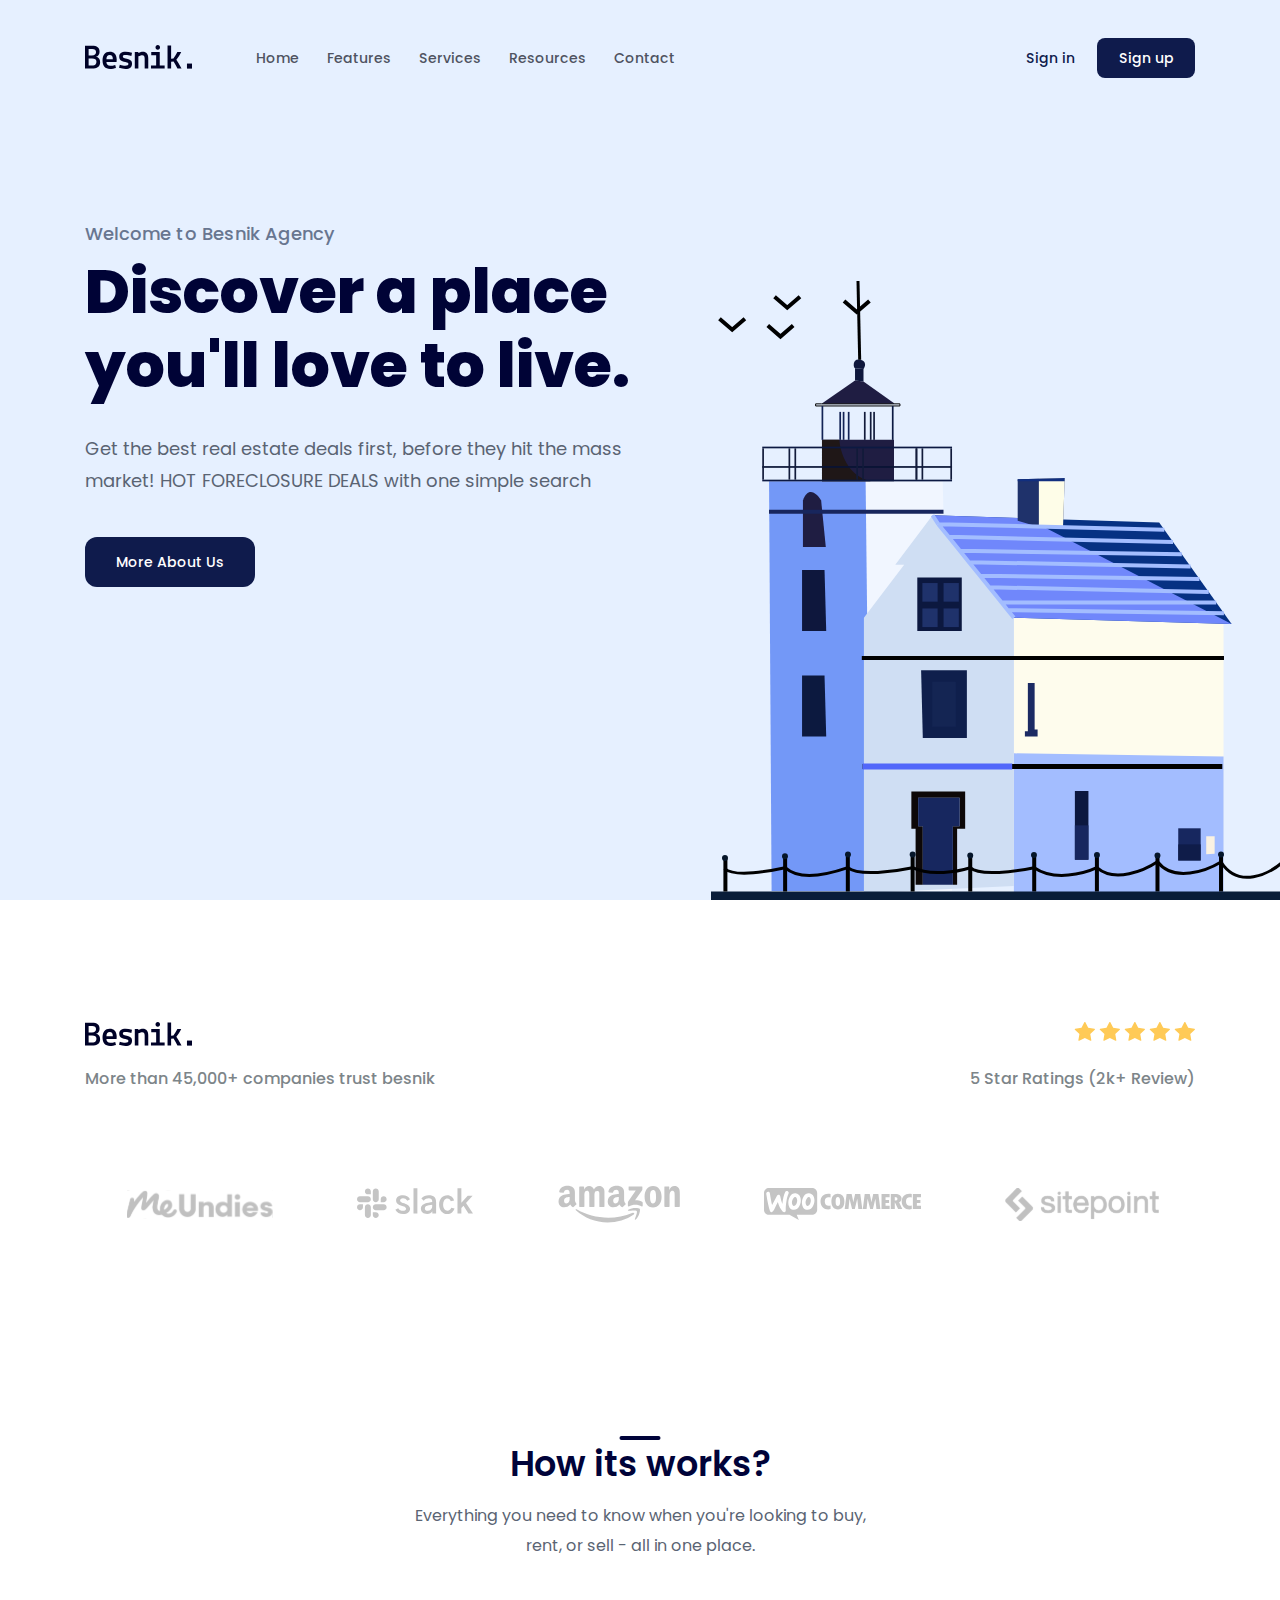
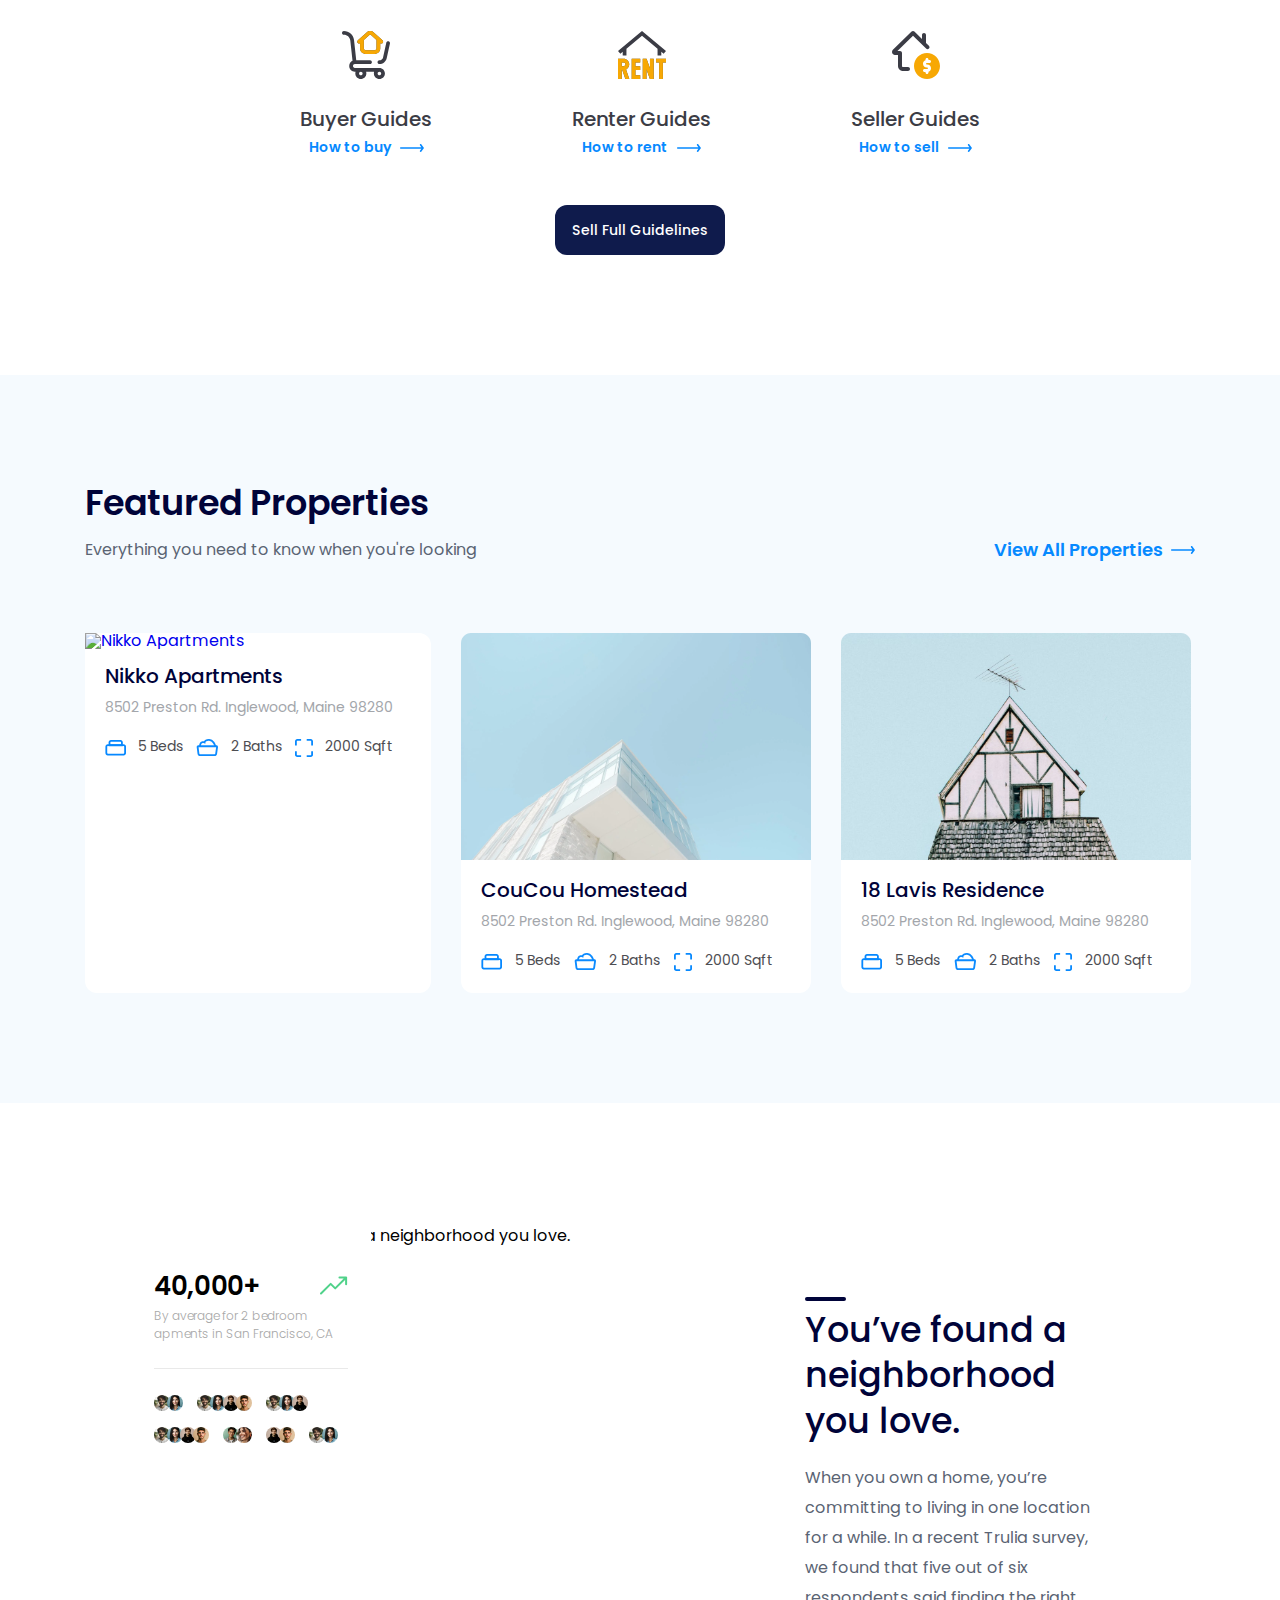
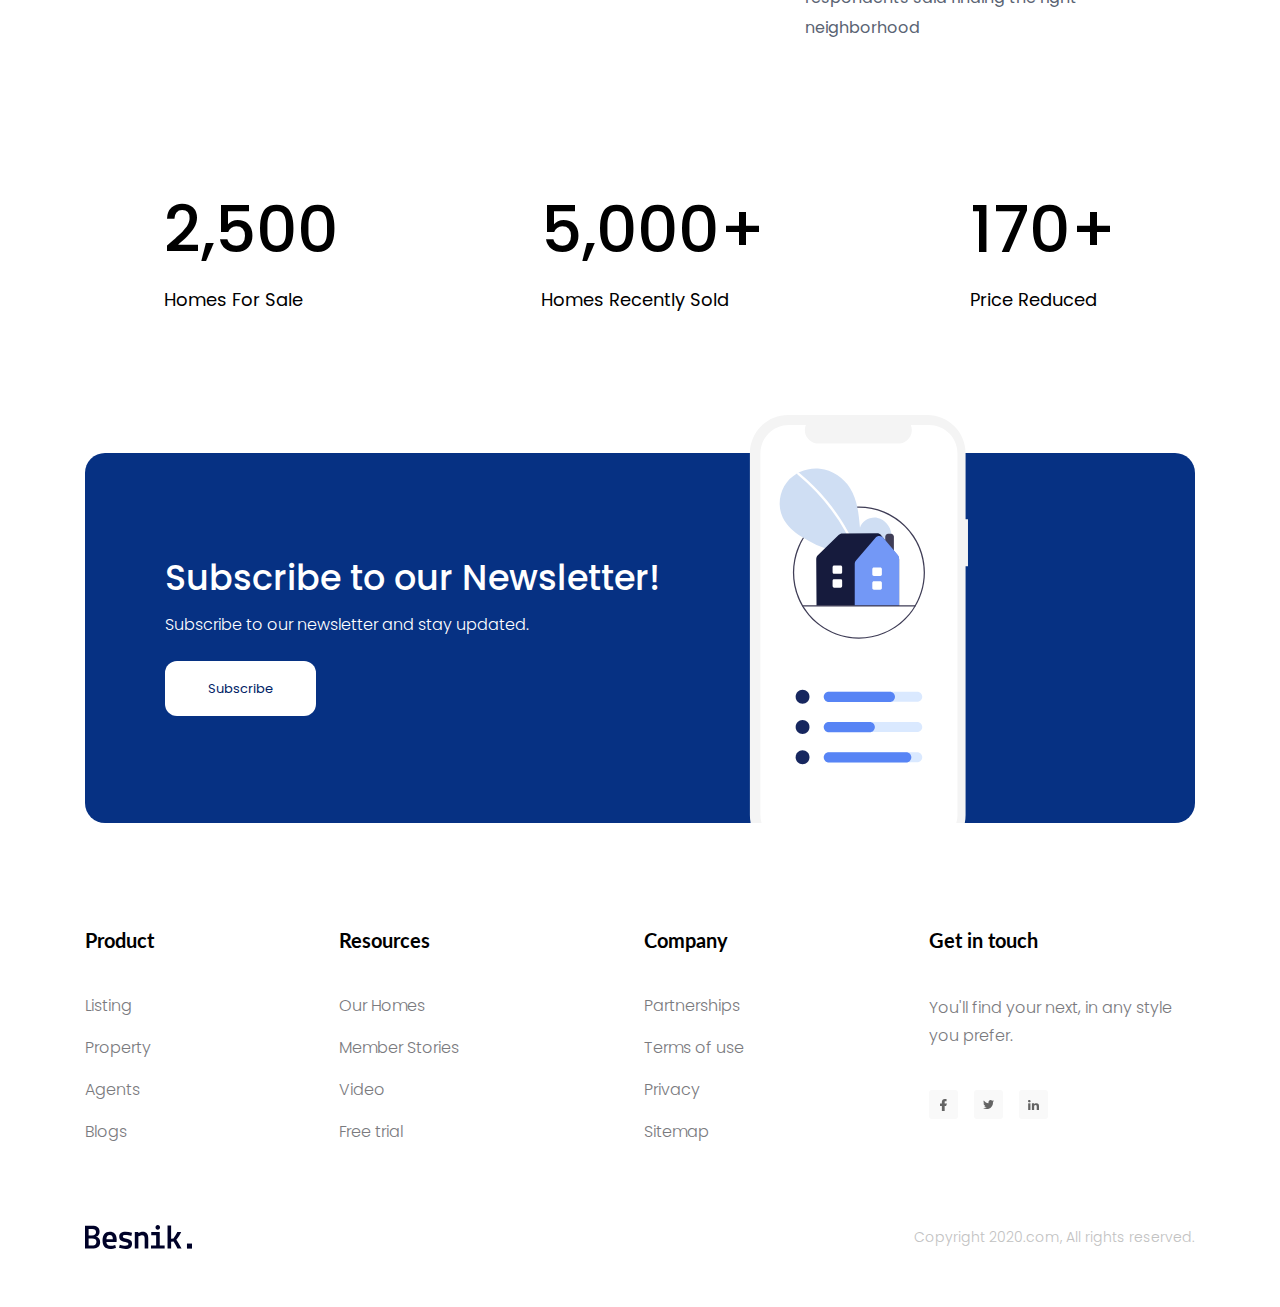
==== commit 6bcb7b80: "Fix bug logo" ====
--- a/index.html
+++ b/index.html
@@ -17,13 +17,14 @@
     </head>
     <body>
         <main>
-            <!-- Header -->
-            <header class="header">
+            <header class="fixed-header">
                 <div class="content">
                     <!-- Navbar -->
                     <nav class="navbar">
                         <!-- Logo -->
-                        <img src="./assets/img/logo.svg" alt="Besnik." />
+                        <a href="#!"
+                            ><img src="./assets/img/logo.svg" alt="Besnik."
+                        /></a>
                         <!-- Navigation -->
                         <ul>
                             <li><a href="#!">Home</a></li>
@@ -38,6 +39,11 @@
                             <a href="#!" class="btn action-btn">Sign up</a>
                         </div>
                     </nav>
+                </div>
+            </header>
+            <!-- Header -->
+            <div class="hero-wrap">
+                <div class="content">
                     <!-- Hero -->
                     <div class="hero">
                         <div class="info">
@@ -59,7 +65,7 @@
                         />
                     </div>
                 </div>
-            </header>
+            </div>
             <!-- Clients -->
             <div class="clients">
                 <div class="content">
--- a/assets/css/styles.css
+++ b/assets/css/styles.css
@@ -50,15 +50,26 @@
 }
 
 /* ======== Header ======== */
-.header {
+.fixed-header {
+    background: #e6f0ff;
+    padding-top: 26px;
+    position: sticky;
+    top: -26px;
+    z-index: 1;
+}
+
+.hero-wrap {
     position: relative;
+    display: flex;
+    flex-direction: column;
     background: #e6f0ff;
-    height: 100vh;
+    height: calc(100vh - 90px);
 }
 .navbar {
     display: flex;
     align-items: center;
-    padding-top: 38px;
+    /* padding-top: 38px; */
+    padding: 12px 0;
 }
 .navbar ul {
     display: flex;
@@ -555,6 +566,8 @@
     height: 29px;
     align-items: center;
     justify-content: center;
+    border-radius: 3px;
+    background: #f9f9f9;
 }
 
 .footer .social-link:hover {
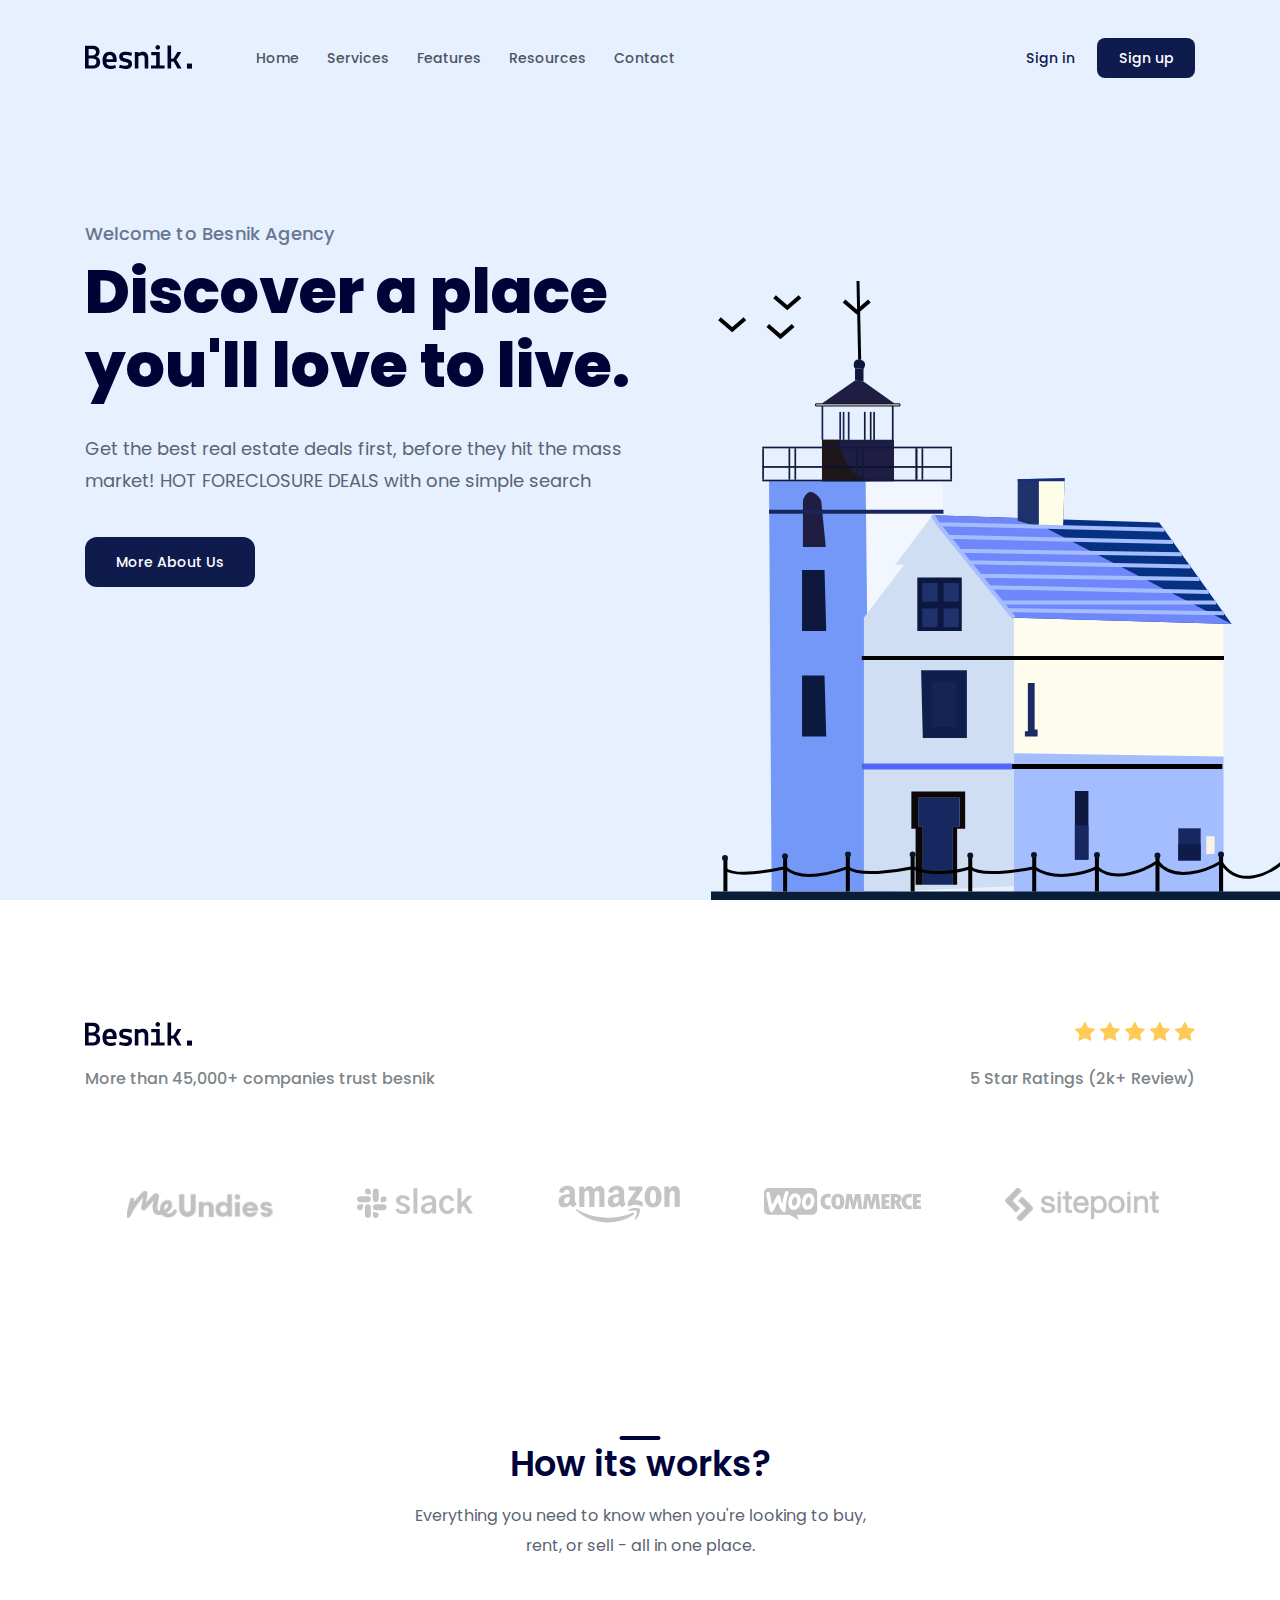
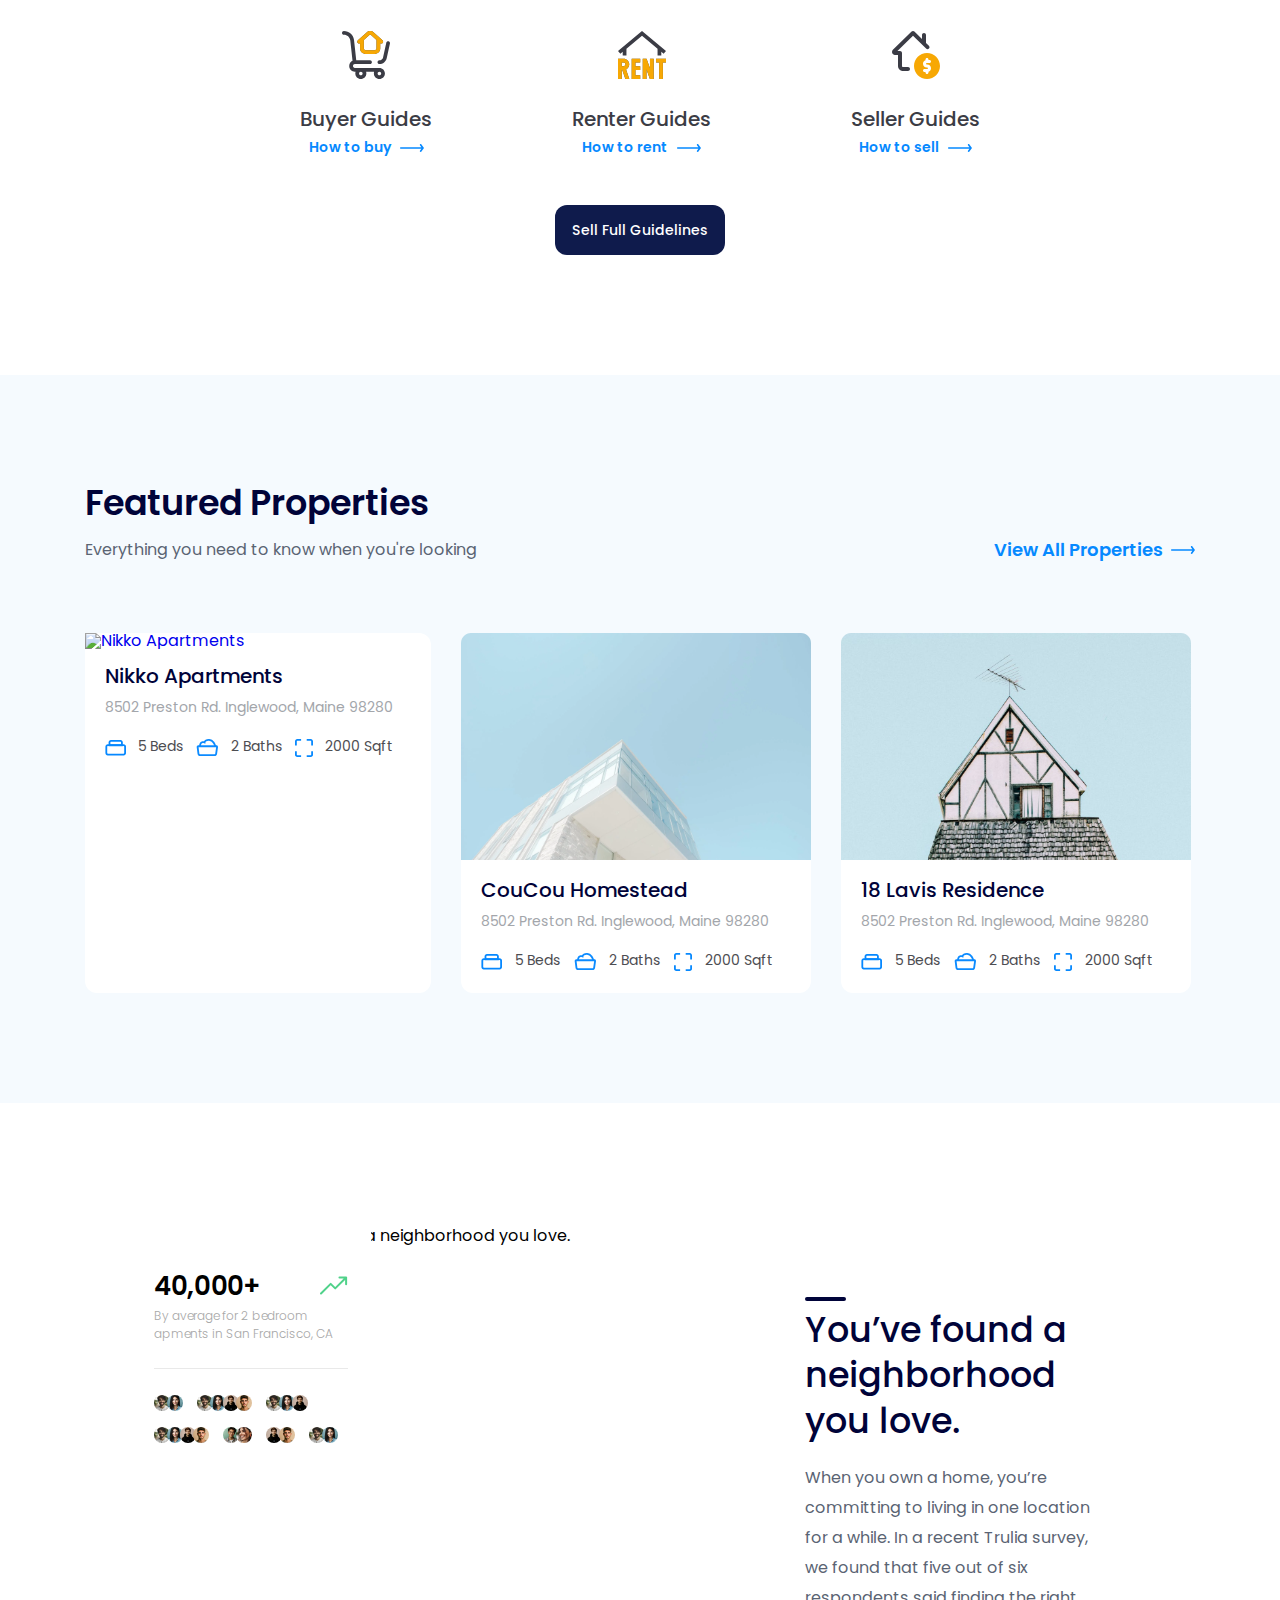
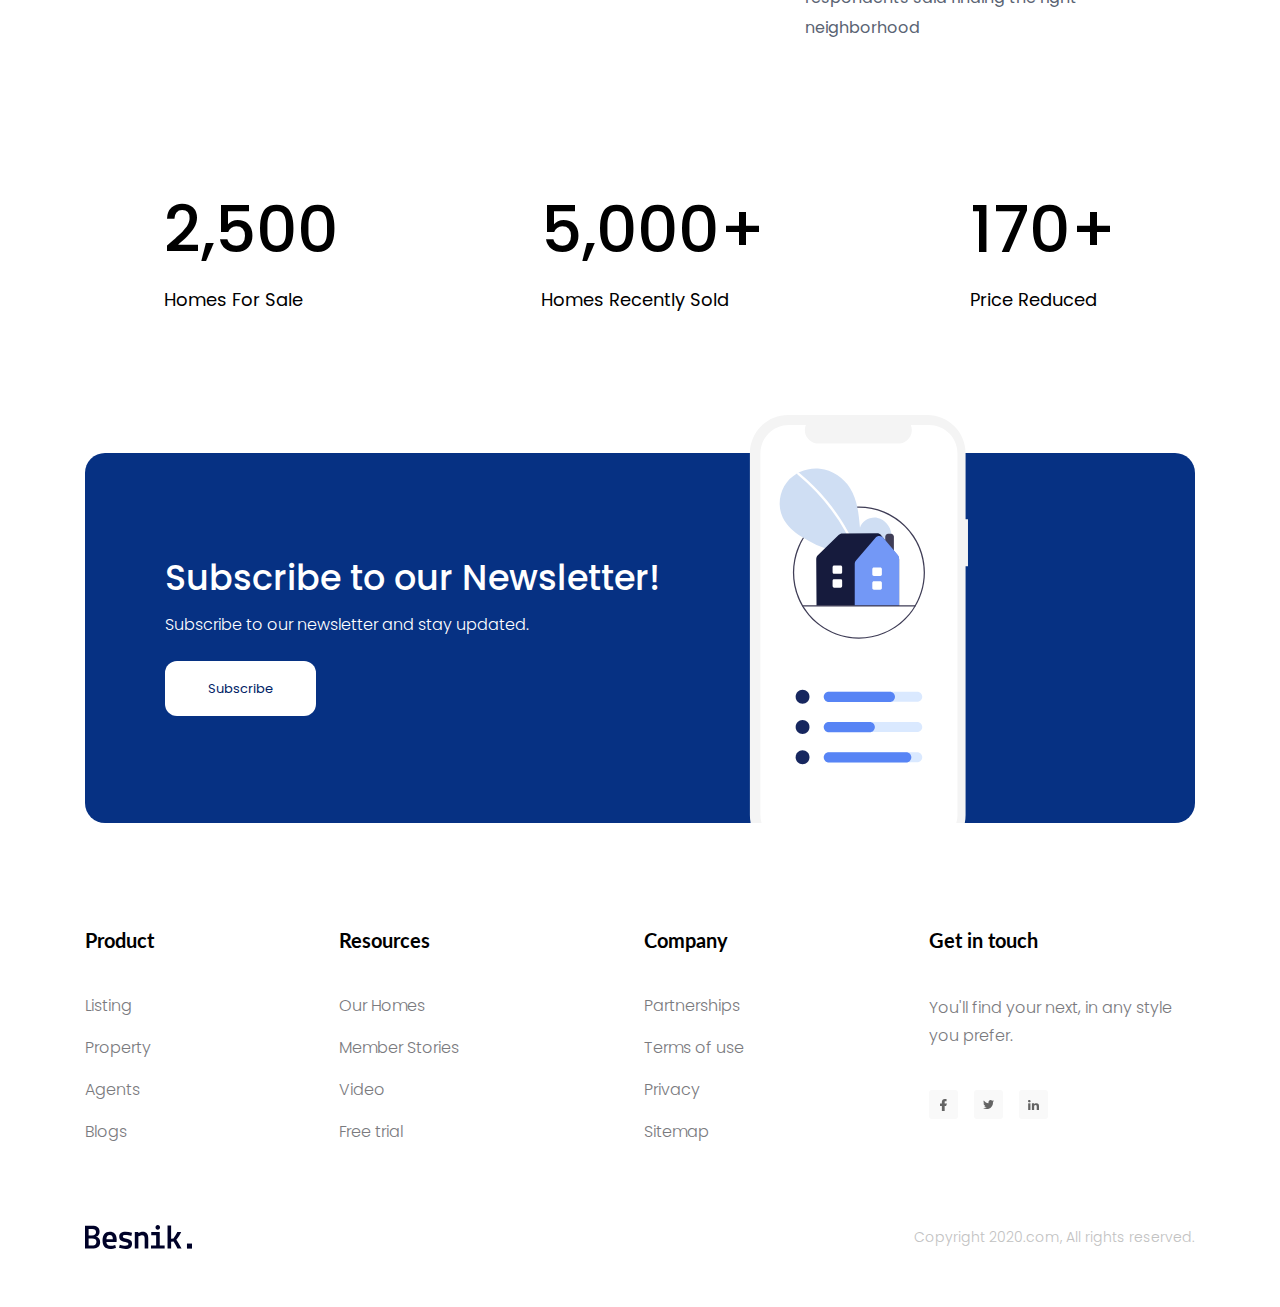
==== commit 3c35b1cb: "Fix bug navbar" ====
--- a/index.html
+++ b/index.html
@@ -27,11 +27,11 @@
                         /></a>
                         <!-- Navigation -->
                         <ul>
-                            <li><a href="#!">Home</a></li>
-                            <li><a href="#!">Features</a></li>
-                            <li><a href="#!">Services</a></li>
-                            <li><a href="#!">Resources</a></li>
-                            <li><a href="#!">Contact</a></li>
+                            <li><a href="#home">Home</a></li>
+                            <li><a href="#services">Services</a></li>
+                            <li><a href="#features">Features</a></li>
+                            <li><a href="#resources">Resources</a></li>
+                            <li><a href="#contact">Contact</a></li>
                         </ul>
                         <!-- Action -->
                         <div class="actions">
@@ -42,7 +42,7 @@
                 </div>
             </header>
             <!-- Header -->
-            <div class="hero-wrap">
+            <div id="home" class="hero-wrap">
                 <div class="content">
                     <!-- Hero -->
                     <div class="hero">
@@ -131,7 +131,7 @@
                 </div>
             </div>
             <!-- Guides -->
-            <div class="guides">
+            <div id="services" class="guides">
                 <div class="content">
                     <h2 class="sub-title">How its works?</h2>
                     <p class="desc">
@@ -196,7 +196,7 @@
             </div>
 
             <!-- Featured -->
-            <div class="featured">
+            <div id="features" class="featured">
                 <div class="content">
                     <header>
                         <h2 class="sub-title">Featured Properties</h2>
@@ -339,7 +339,7 @@
             </div>
 
             <!-- Stats -->
-            <div class="stats">
+            <div id="resources" class="stats">
                 <div class="content">
                     <div class="row">
                         <div class="img-block">
@@ -533,7 +533,9 @@
                     </div>
                 </div>
             </div>
-            <footer class="footer">
+
+            <!-- Footer -->
+            <footer id="contact" class="footer">
                 <div class="content">
                     <div class="row row-top">
                         <div class="column">
--- a/assets/css/styles.css
+++ b/assets/css/styles.css
@@ -1,16 +1,25 @@
 * {
     box-sizing: border-box;
 }
+
 :root {
     --primary-color: #0f1b4c;
 }
+
+html,
+body {
+    scroll-behavior: smooth;
+}
+
 html {
     font-size: 62.5%;
 }
+
 body {
     font-size: 1.6rem;
     font-family: "Poppins", sans-serif;
 }
+
 /* Common */
 a {
     text-decoration: none;
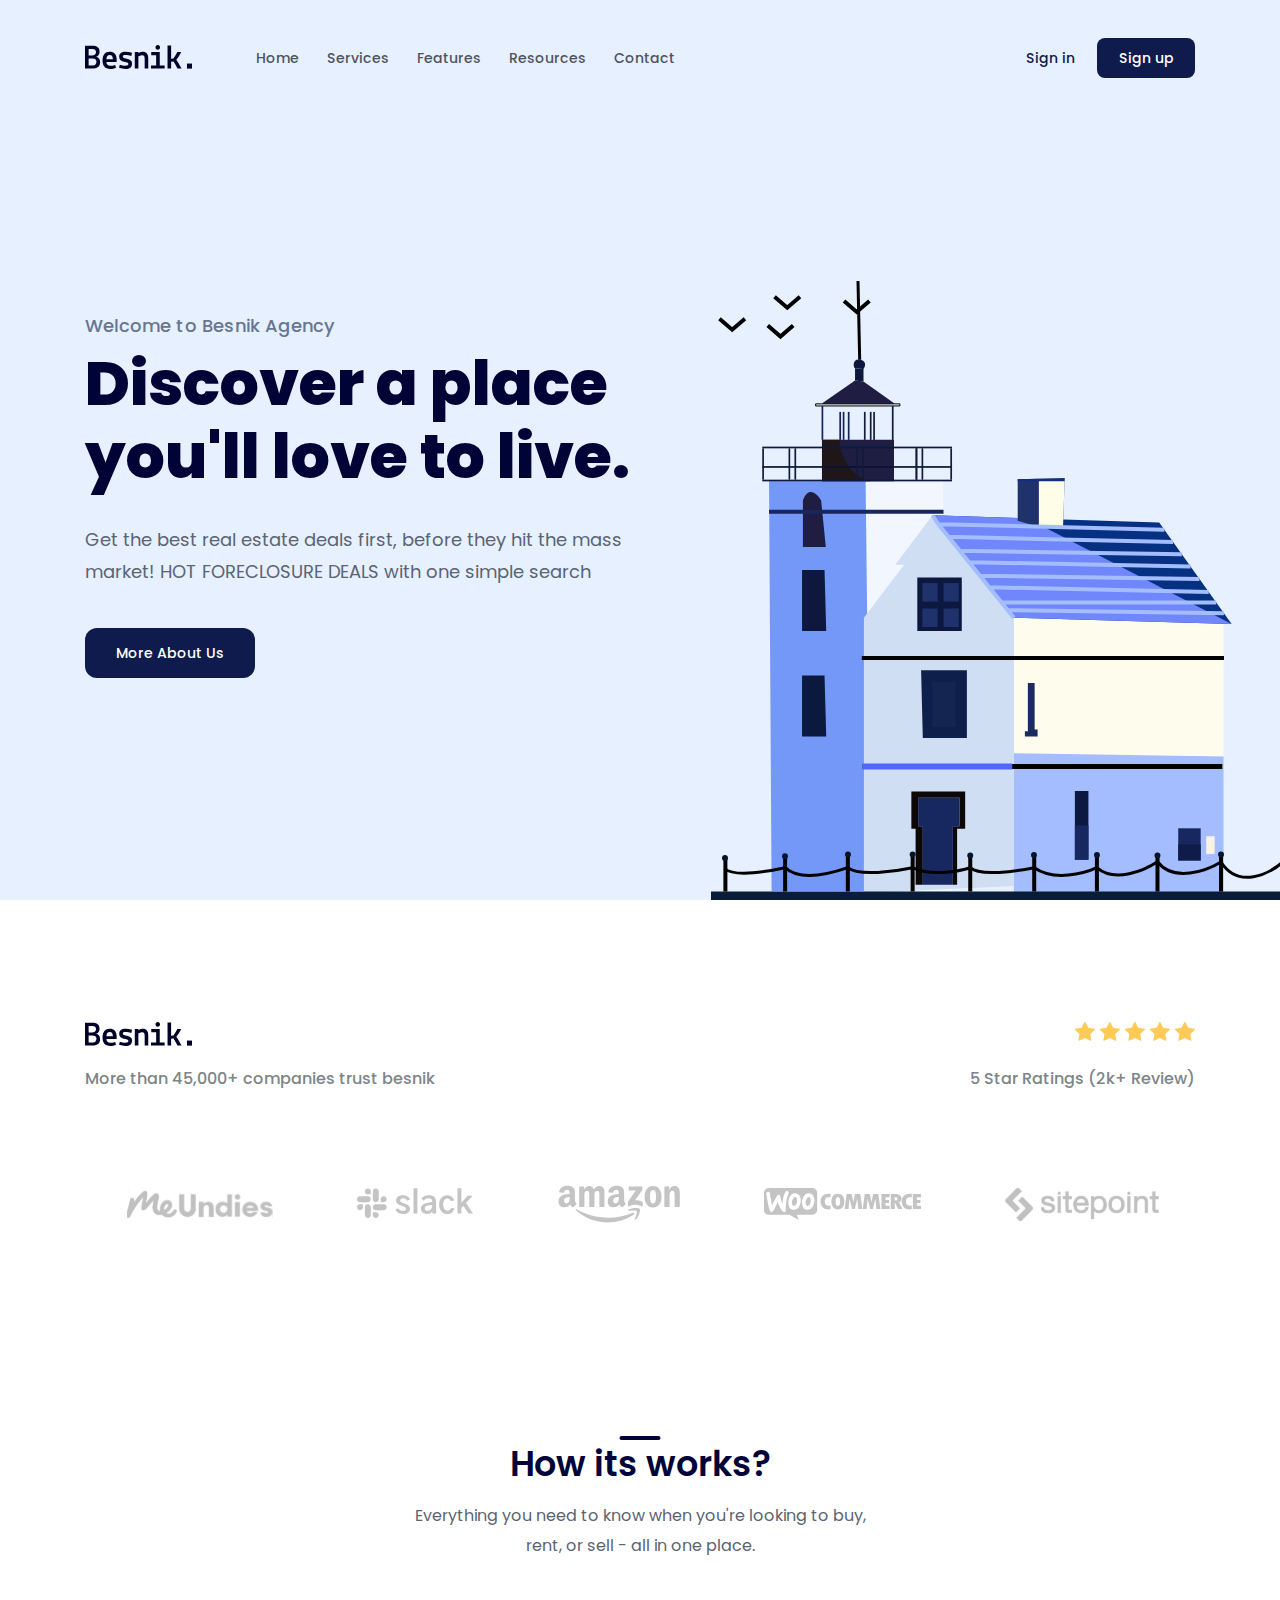
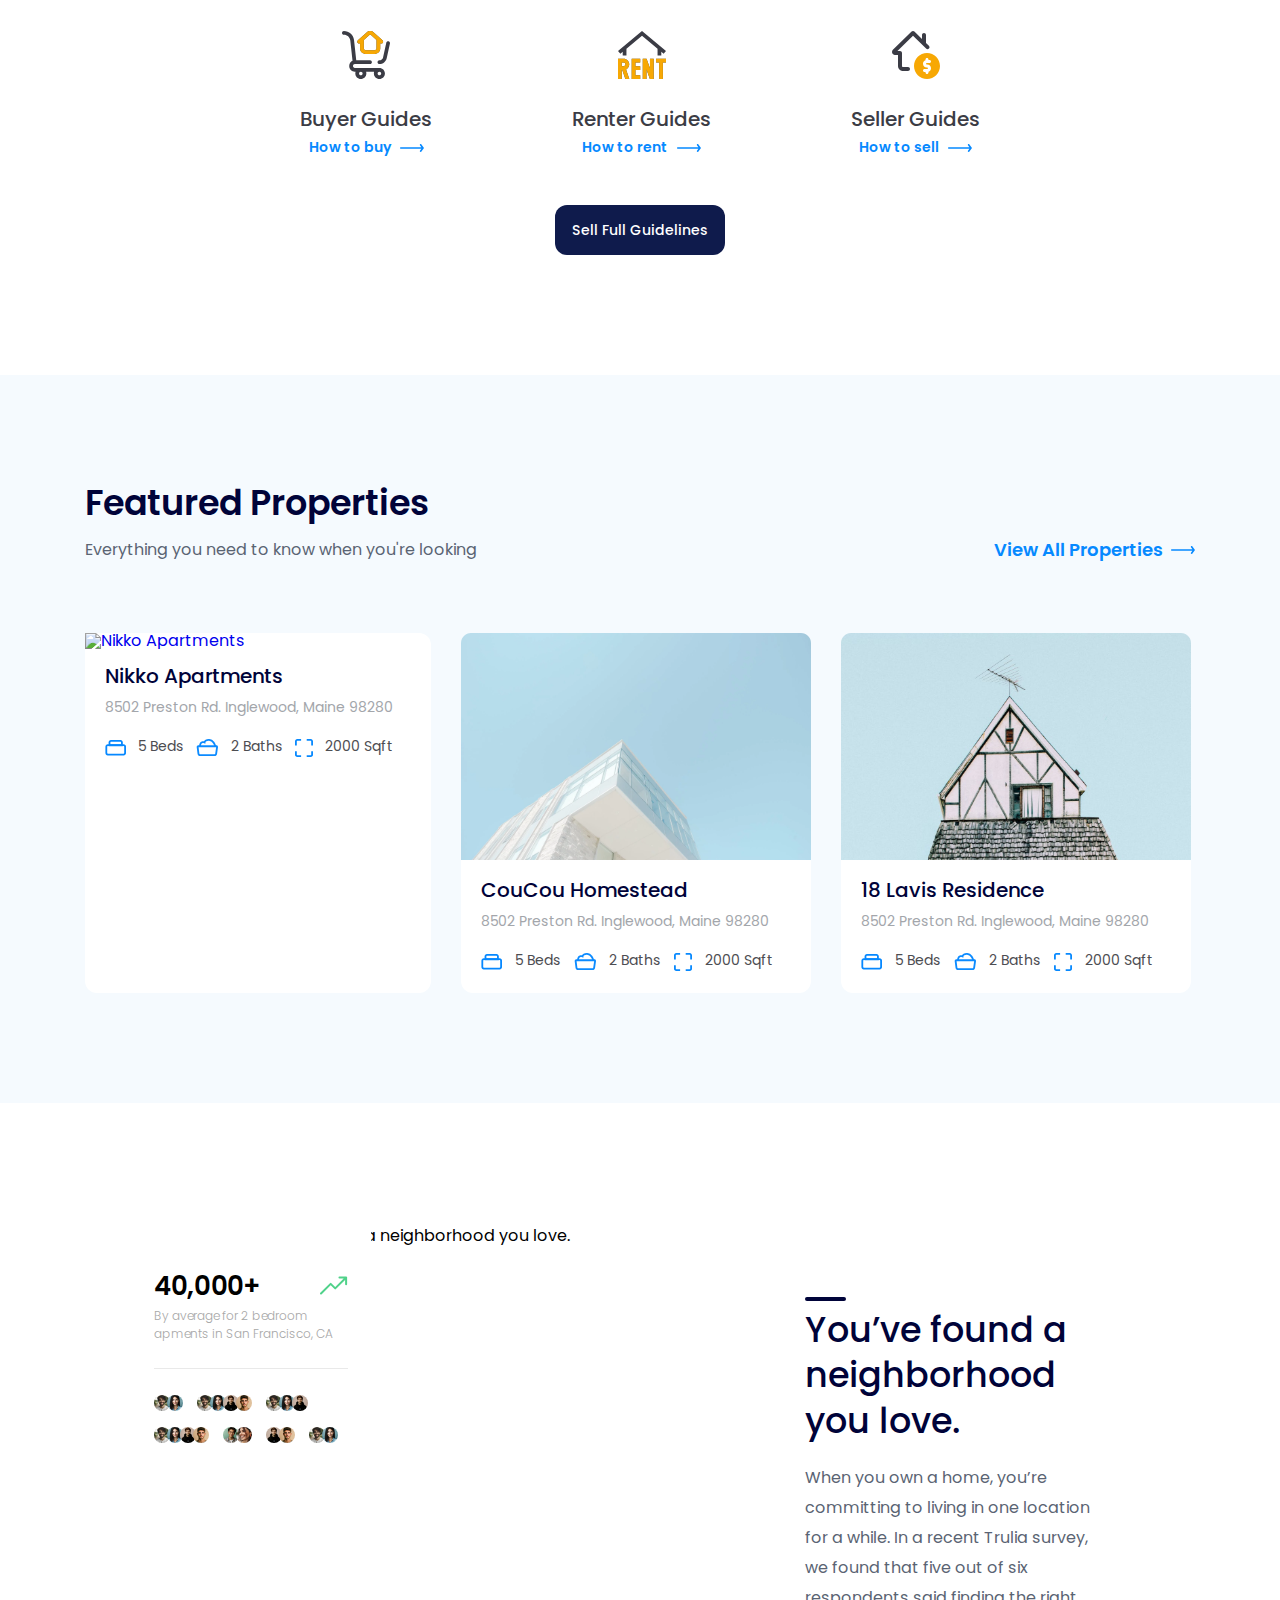
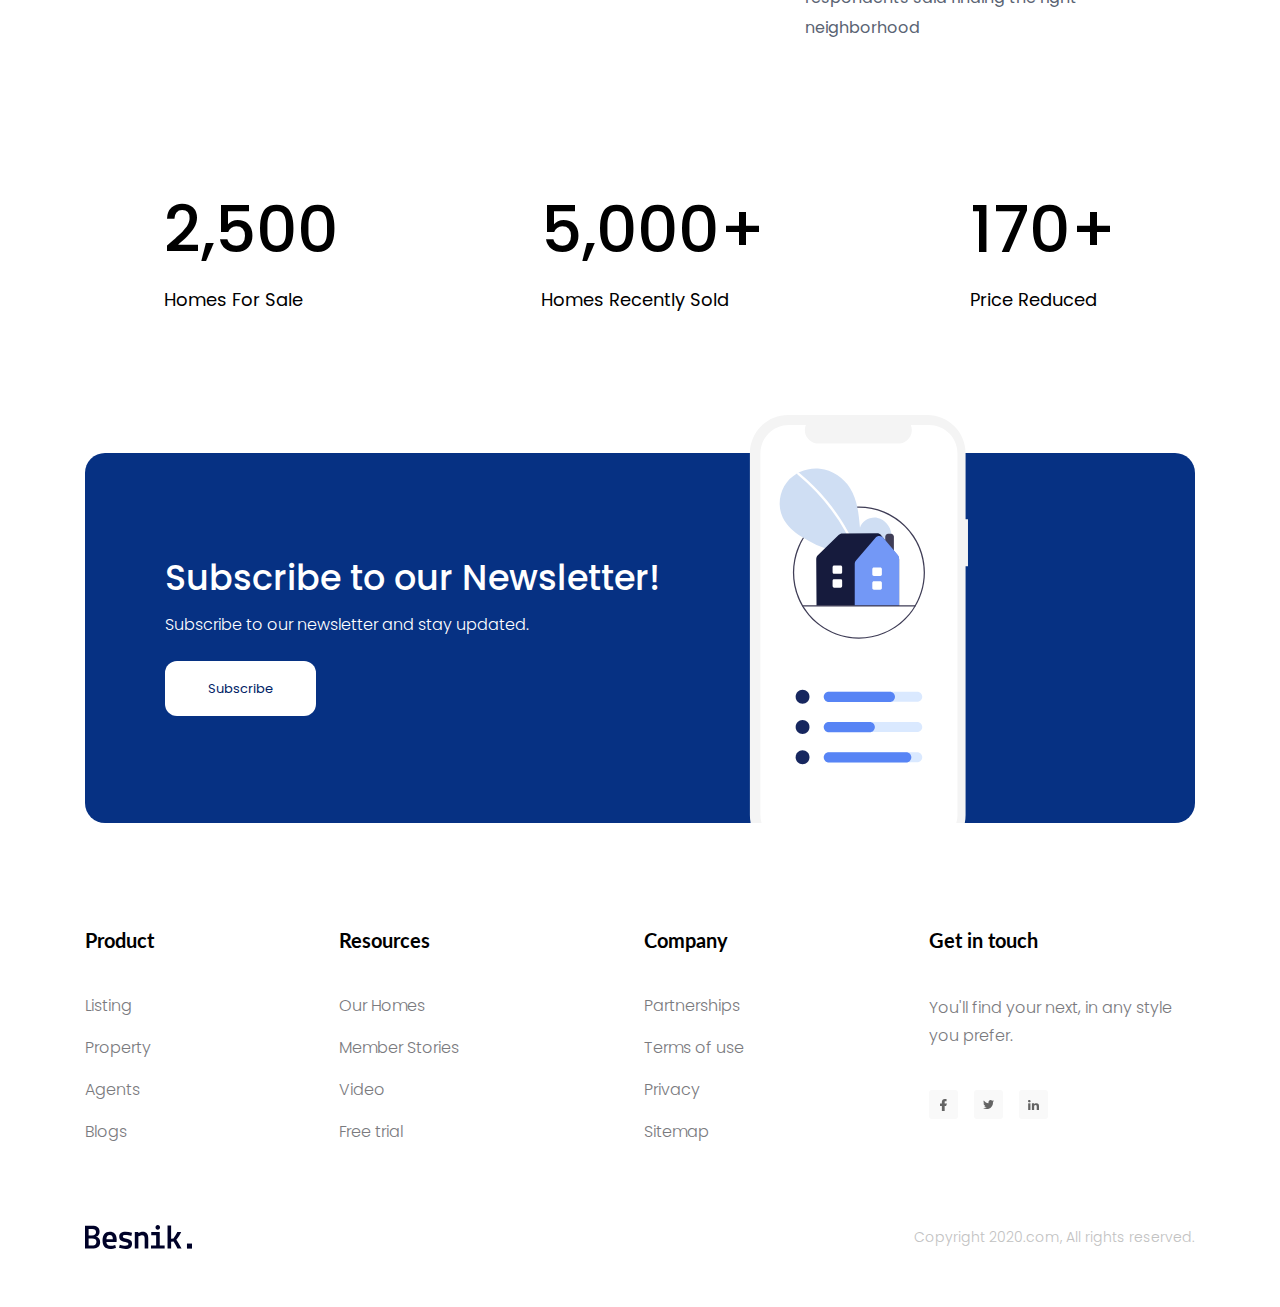
==== commit df9afd85: "Fix html layout" ====
--- a/index.html
+++ b/index.html
@@ -16,32 +16,34 @@
         <link rel="stylesheet" href="./assets/css/styles.css" />
     </head>
     <body>
+        <!-- Header -->
+        <header class="fixed-header">
+            <div class="content">
+                <!-- Navbar -->
+                <nav class="navbar">
+                    <!-- Logo -->
+                    <a href="#"
+                        ><img src="./assets/img/logo.svg" alt="Besnik."
+                    /></a>
+                    <!-- Navigation -->
+                    <ul>
+                        <li><a href="#home">Home</a></li>
+                        <li><a href="#services">Services</a></li>
+                        <li><a href="#features">Features</a></li>
+                        <li><a href="#resources">Resources</a></li>
+                        <li><a href="#contact">Contact</a></li>
+                    </ul>
+                    <!-- Action -->
+                    <div class="actions">
+                        <a href="#!" class="action-link">Sign in</a>
+                        <a href="#!" class="btn action-btn">Sign up</a>
+                    </div>
+                </nav>
+            </div>
+        </header>
+
+        <!-- Main -->
         <main>
-            <header class="fixed-header">
-                <div class="content">
-                    <!-- Navbar -->
-                    <nav class="navbar">
-                        <!-- Logo -->
-                        <a href="#!"
-                            ><img src="./assets/img/logo.svg" alt="Besnik."
-                        /></a>
-                        <!-- Navigation -->
-                        <ul>
-                            <li><a href="#home">Home</a></li>
-                            <li><a href="#services">Services</a></li>
-                            <li><a href="#features">Features</a></li>
-                            <li><a href="#resources">Resources</a></li>
-                            <li><a href="#contact">Contact</a></li>
-                        </ul>
-                        <!-- Action -->
-                        <div class="actions">
-                            <a href="#!" class="action-link">Sign in</a>
-                            <a href="#!" class="btn action-btn">Sign up</a>
-                        </div>
-                    </nav>
-                </div>
-            </header>
-            <!-- Header -->
             <div id="home" class="hero-wrap">
                 <div class="content">
                     <!-- Hero -->
@@ -533,101 +535,92 @@
                     </div>
                 </div>
             </div>
-
-            <!-- Footer -->
-            <footer id="contact" class="footer">
-                <div class="content">
-                    <div class="row row-top">
-                        <div class="column">
-                            <h3 class="heading">Product</h3>
-                            <ul class="list">
-                                <li class="item">
-                                    <a href="">Listing</a>
-                                </li>
-                                <li class="item">
-                                    <a href="">Property</a>
-                                </li>
-                                <li class="item">
-                                    <a href="">Agents</a>
-                                </li>
-                                <li class="item">
-                                    <a href="">Blogs</a>
-                                </li>
-                            </ul>
-                        </div>
-                        <div class="column">
-                            <h3 class="heading">Resources</h3>
-                            <ul class="list">
-                                <li class="item">
-                                    <a href="">Our Homes</a>
-                                </li>
-                                <li class="item">
-                                    <a href="">Member Stories</a>
-                                </li>
-                                <li class="item">
-                                    <a href="">Video</a>
-                                </li>
-                                <li class="item">
-                                    <a href="">Free trial</a>
-                                </li>
-                            </ul>
-                        </div>
-                        <div class="column">
-                            <h3 class="heading">Company</h3>
-                            <ul class="list">
-                                <li class="item">
-                                    <a href="">Partnerships</a>
-                                </li>
-                                <li class="item">
-                                    <a href="">Terms of use</a>
-                                </li>
-                                <li class="item">
-                                    <a href="">Privacy</a>
-                                </li>
-                                <li class="item">
-                                    <a href="">Sitemap</a>
-                                </li>
-                            </ul>
-                        </div>
-                        <div class="column">
-                            <h3 class="heading">Get in touch</h3>
-                            <p class="desc">
-                                You'll find your next, in any style you prefer.
-                            </p>
-                            <div class="social">
-                                <a href="" class="social-link">
-                                    <img
-                                        src="./assets/img/facebook.svg"
-                                        alt=""
-                                    />
-                                </a>
-                                <a href="" class="social-link">
-                                    <img
-                                        src="./assets/img/twitter.svg"
-                                        alt=""
-                                    />
-                                </a>
-                                <a href="" class="social-link">
-                                    <img
-                                        src="./assets/img/linkedin.svg"
-                                        alt=""
-                                    />
-                                </a>
-                            </div>
-                        </div>
-                    </div>
-                    <div class="row row-bottom">
-                        <img
-                            src="./assets/img/logo.svg"
-                            alt="Besnik."
-                            class="logo"
-                        />
-                        <p class="copyright">
-                            Copyright 2020.com, All rights reserved.
+        </main>
+
+        <!-- Footer -->
+        <footer id="contact" class="footer">
+            <div class="content">
+                <div class="row row-top">
+                    <div class="column">
+                        <h3 class="heading">Product</h3>
+                        <ul class="list">
+                            <li class="item">
+                                <a href="">Listing</a>
+                            </li>
+                            <li class="item">
+                                <a href="">Property</a>
+                            </li>
+                            <li class="item">
+                                <a href="">Agents</a>
+                            </li>
+                            <li class="item">
+                                <a href="">Blogs</a>
+                            </li>
+                        </ul>
+                    </div>
+                    <div class="column">
+                        <h3 class="heading">Resources</h3>
+                        <ul class="list">
+                            <li class="item">
+                                <a href="">Our Homes</a>
+                            </li>
+                            <li class="item">
+                                <a href="">Member Stories</a>
+                            </li>
+                            <li class="item">
+                                <a href="">Video</a>
+                            </li>
+                            <li class="item">
+                                <a href="">Free trial</a>
+                            </li>
+                        </ul>
+                    </div>
+                    <div class="column">
+                        <h3 class="heading">Company</h3>
+                        <ul class="list">
+                            <li class="item">
+                                <a href="">Partnerships</a>
+                            </li>
+                            <li class="item">
+                                <a href="">Terms of use</a>
+                            </li>
+                            <li class="item">
+                                <a href="">Privacy</a>
+                            </li>
+                            <li class="item">
+                                <a href="">Sitemap</a>
+                            </li>
+                        </ul>
+                    </div>
+                    <div class="column">
+                        <h3 class="heading">Get in touch</h3>
+                        <p class="desc">
+                            You'll find your next, in any style you prefer.
                         </p>
-                    </div>
-                </div>
-            </footer>
-        </main>
+                        <div class="social">
+                            <a href="" class="social-link">
+                                <img src="./assets/img/facebook.svg" alt="" />
+                            </a>
+                            <a href="" class="social-link">
+                                <img src="./assets/img/twitter.svg" alt="" />
+                            </a>
+                            <a href="" class="social-link">
+                                <img src="./assets/img/linkedin.svg" alt="" />
+                            </a>
+                        </div>
+                    </div>
+                </div>
+                <div class="row row-bottom">
+                    <img
+                        src="./assets/img/logo.svg"
+                        alt="Besnik."
+                        class="logo"
+                    />
+                    <p class="copyright">
+                        Copyright 2020.com, All rights reserved.
+                    </p>
+                </div>
+            </div>
+        </footer>
     </body>
 </html>
--- a/assets/css/styles.css
+++ b/assets/css/styles.css
@@ -73,6 +73,7 @@
     flex-direction: column;
     background: #e6f0ff;
     height: calc(100vh - 90px);
+    justify-content: center;
 }
 .navbar {
     display: flex;
@@ -106,9 +107,7 @@
     margin-left: 18px;
     border-radius: 8px;
 }
-.hero {
-    margin-top: 130px;
-}
+
 .hero .info {
     width: 51%;
 }
